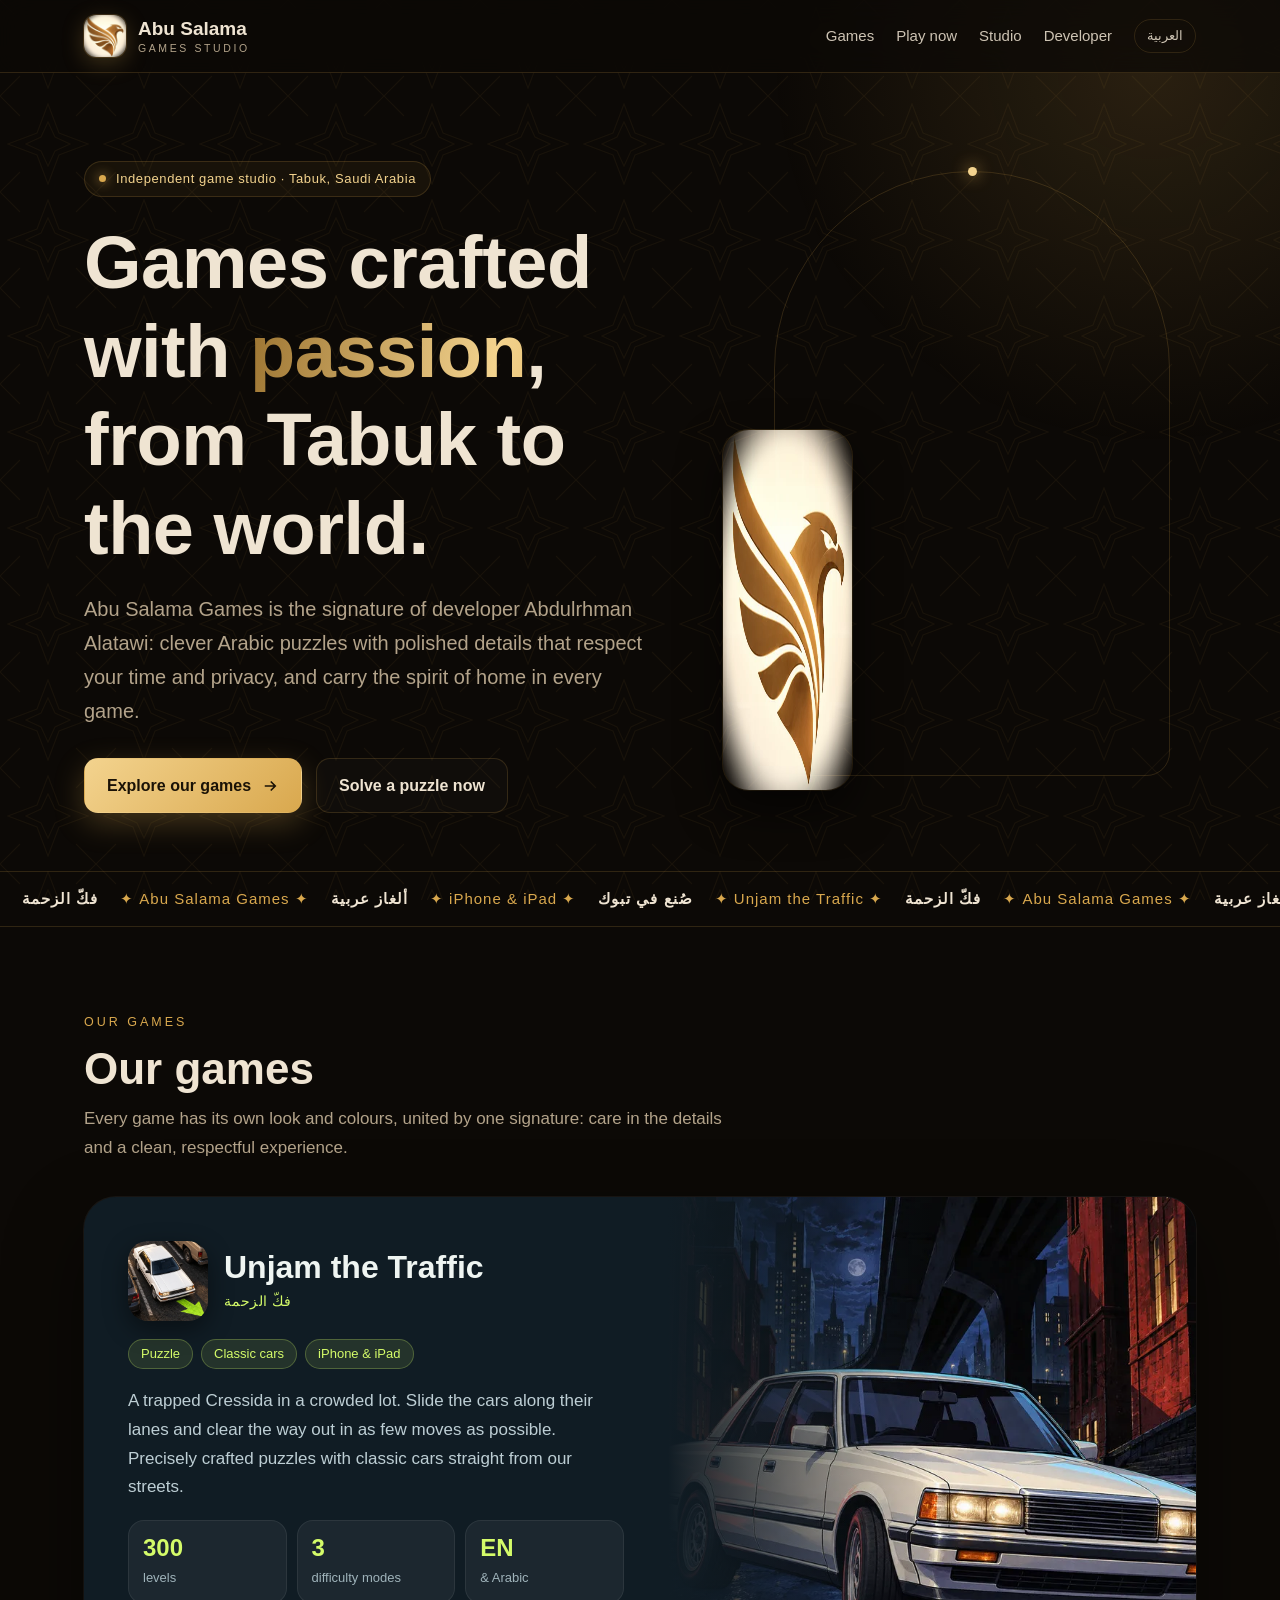
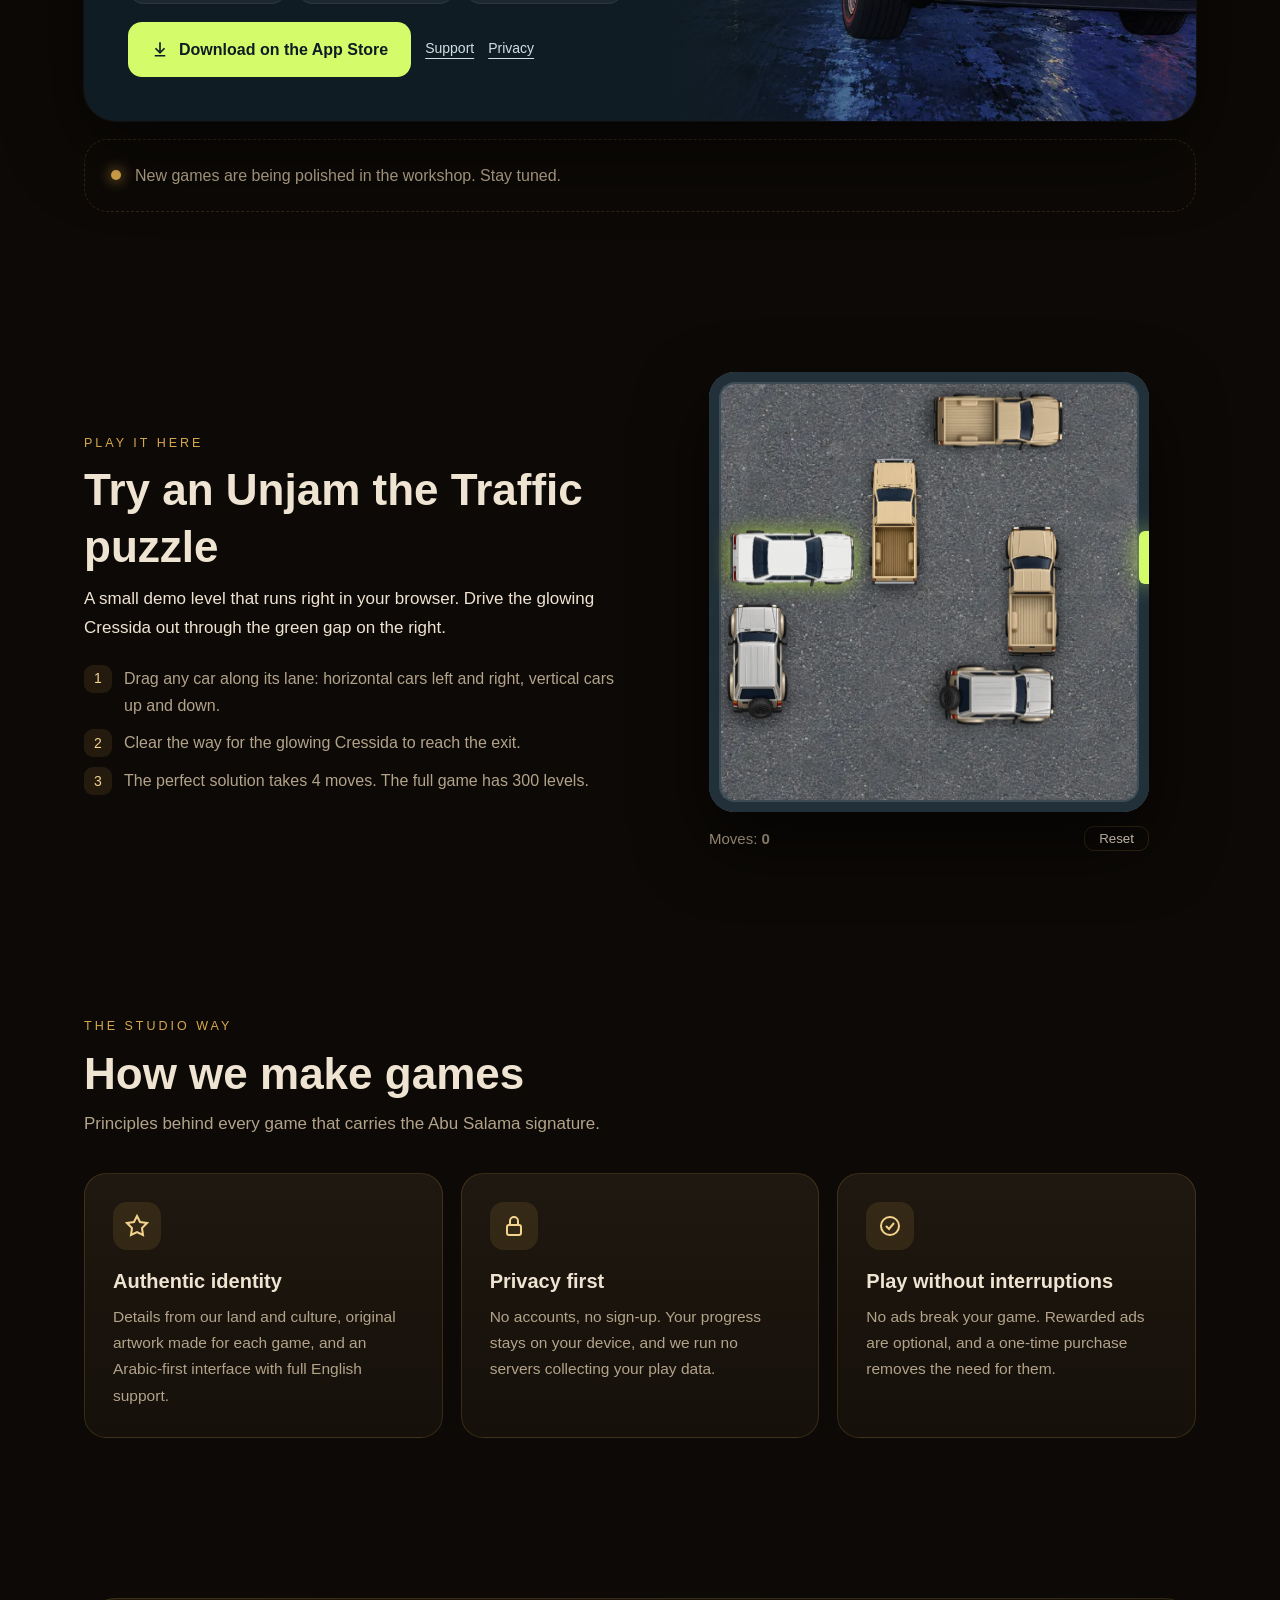
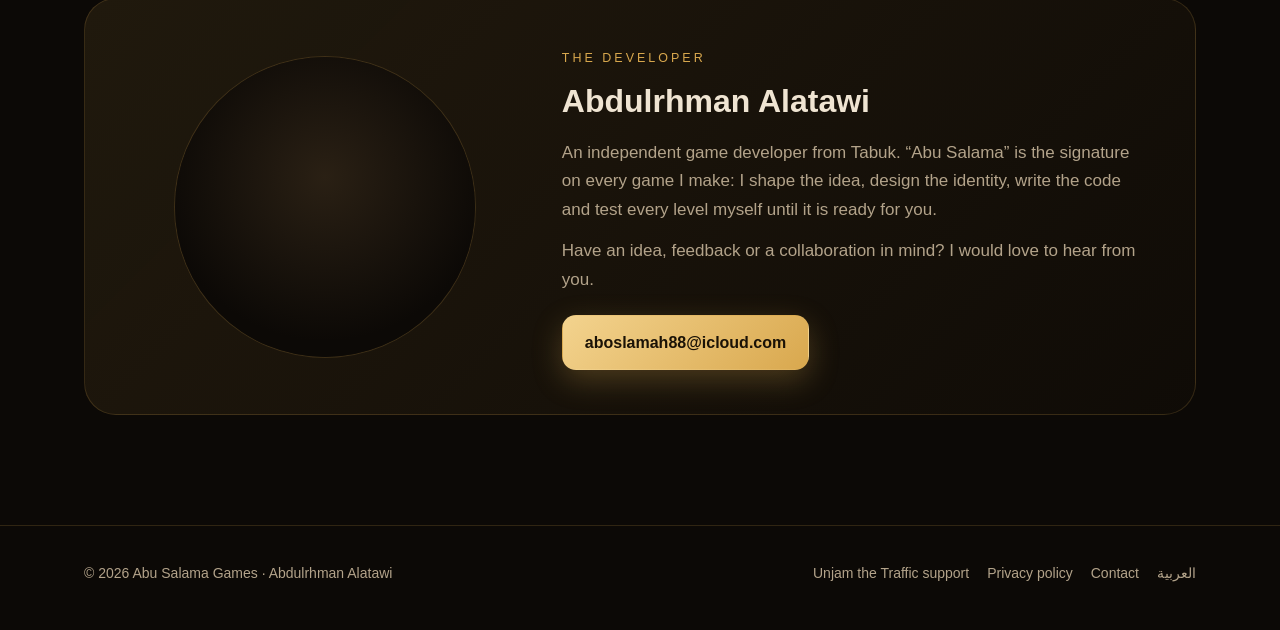
==== en/index.html @ 03d4b053 "Add English developer home page" ====
<!doctype html>
<html lang="en" dir="ltr" class="no-js">
<head>
<meta charset="utf-8">
<meta name="viewport" content="width=device-width,initial-scale=1,viewport-fit=cover">
<title>Abu Salama Games — Arabic games with a Saudi soul</title>
<meta name="description" content="Abu Salama Games is the independent game studio of developer Abdulrhman Alatawi from Tabuk, Saudi Arabia. Arabic puzzle games for iPhone and iPad, starting with Unjam the Traffic.">
<meta name="theme-color" content="#0c0906">
<link rel="canonical" href="https://aboslamah88-bit.github.io/en/">
<link rel="alternate" hreflang="ar" href="https://aboslamah88-bit.github.io/">
<link rel="alternate" hreflang="en" href="https://aboslamah88-bit.github.io/en/">
<link rel="icon" type="image/png" sizes="32x32" href="../assets/abu-salama-falcon-32.png">
<link rel="apple-touch-icon" href="../assets/abu-salama-falcon-180.png">
<meta property="og:type" content="website">
<meta property="og:site_name" content="Abu Salama Games">
<meta property="og:title" content="Abu Salama Games — Arabic games with a Saudi soul">
<meta property="og:description" content="An independent game studio from Tabuk. Play Unjam the Traffic on iPhone and iPad.">
<meta property="og:image" content="https://aboslamah88-bit.github.io/assets/fakk-zahma-poster.jpg">
<meta name="twitter:card" content="summary_large_image">
<link rel="stylesheet" href="../assets/site.css">
<script src="../assets/site.js" defer></script>
<script type="application/ld+json">{"@context":"https://schema.org","@type":"Organization","name":"أبو سلامة للألعاب","alternateName":"Abu Salama Games","url":"https://aboslamah88-bit.github.io/","logo":"https://aboslamah88-bit.github.io/assets/abu-salama-falcon-180.png","founder":{"@type":"Person","name":"عبدالرحمن العطوي","alternateName":"Abdulrhman Alatawi"},"email":"aboslamah88@icloud.com"}</script>
</head>
<body>
<a class="skip" href="#main">Skip to content</a>
<div class="pattern" aria-hidden="true"></div><div class="glow" aria-hidden="true"></div>

<header class="site-head">
 <div class="wrap">
  <a class="mark" href="./" aria-label="Abu Salama Games — home">
   <img src="../assets/abu-salama-falcon.webp" width="42" height="42" alt="">
   <span><b>Abu Salama</b><small>GAMES STUDIO</small></span>
  </a>
  <nav class="nav" aria-label="Main navigation">
   <a href="#games">Games</a>
   <a class="hide-sm" href="#play">Play now</a>
   <a class="hide-sm" href="#studio">Studio</a>
   <a class="hide-sm" href="#about">Developer</a>
   <a class="lang" href="../" lang="ar" hreflang="ar">العربية</a>
  </nav>
 </div>
</header>

<main id="main">
 <section class="hero">
  <div class="wrap">
   <div class="reveal">
    <span class="eyebrow"><i></i>Independent game studio · Tabuk, Saudi Arabia</span>
    <h1>Games crafted with <span class="gold">passion</span>,<br>from Tabuk to the world.</h1>
    <p class="lead">Abu Salama Games is the signature of developer Abdulrhman Alatawi: clever Arabic puzzles with polished details that respect your time and privacy, and carry the spirit of home in every game.</p>
    <div class="cta">
     <a class="btn btn-gold" href="#games">Explore our games
      <svg viewBox="0 0 24 24" fill="none" stroke="currentColor" stroke-width="2.2" aria-hidden="true"><path d="M5 12h14M13 6l6 6-6 6"/></svg></a>
     <a class="btn btn-ghost" href="#play">Solve a puzzle now</a>
    </div>
   </div>
   <div class="art reveal" aria-hidden="true">
    <div class="frame"></div>
    <canvas class="dots" data-dots="../assets/portrait-dots.txt"></canvas>
    <img class="seal" src="../assets/abu-salama-falcon.webp" width="360" height="360" alt="">
   </div>
  </div>
 </section>

 <div class="strip" aria-hidden="true"><span><b>فكّ الزحمة</b>✦ Abu Salama Games ✦<b>ألغاز عربية</b>✦ iPhone &amp; iPad ✦<b>صُنع في تبوك</b>✦ Unjam the Traffic ✦<b>فكّ الزحمة</b>✦ Abu Salama Games ✦<b>ألغاز عربية</b>✦ iPhone &amp; iPad ✦<b>صُنع في تبوك</b>✦ Unjam the Traffic ✦</span></div>

 <section id="games">
  <div class="wrap">
   <div class="sec-head reveal">
    <span class="kicker">Our Games</span>
    <h2>Our games</h2>
    <p>Every game has its own look and colours, united by one signature: care in the details and a clean, respectful experience.</p>
   </div>

   <article class="game reveal" aria-labelledby="fz-title">
    <div class="game-info">
     <div class="game-title">
      <img src="../assets/fakk-zahma-icon.webp" width="80" height="80" alt="Unjam the Traffic app icon">
      <div><h3 id="fz-title">Unjam the Traffic</h3><span>فكّ الزحمة</span></div>
     </div>
     <div class="chips"><span class="chip">Puzzle</span><span class="chip">Classic cars</span><span class="chip">iPhone &amp; iPad</span></div>
     <p>A trapped Cressida in a crowded lot. Slide the cars along their lanes and clear the way out in as few moves as possible. Precisely crafted puzzles with classic cars straight from our streets.</p>
     <div class="stats">
      <div class="stat"><b>300</b><small>levels</small></div>
      <div class="stat"><b>3</b><small>difficulty modes</small></div>
      <div class="stat"><b>EN</b><small>&amp; Arabic</small></div>
     </div>
     <div class="links">
      <a class="btn btn-acc" href="https://apps.apple.com/app/id6811374922">
       <svg viewBox="0 0 24 24" fill="none" stroke="currentColor" stroke-width="2.2" aria-hidden="true"><path d="M12 3v12M6 11l6 6 6-6M5 21h14"/></svg>Download on the App Store</a>
      <a class="small" href="../fakk-zahma/en.html">Support</a>
      <a class="small" href="../fakk-zahma/privacy-en.html">Privacy</a>
     </div>
    </div>
    <div class="game-visual" style="background-image:url('../assets/fakk-zahma-poster.webp')" role="img" aria-label="A white classic Cressida on a rainy night street"></div>
   </article>

   <div class="soon reveal"><i></i><span>New games are being polished in the workshop. Stay tuned.</span></div>
  </div>
 </section>

 <section id="play">
  <div class="wrap play">
   <div class="reveal">
    <span class="kicker">Play it here</span>
    <h2 style="font-size:clamp(28px,4vw,44px);margin:6px 0 10px;line-height:1.3">Try an Unjam the Traffic puzzle</h2>
    <p class="muted" style="font-size:17px;margin:0">A small demo level that runs right in your browser. Drive the glowing Cressida out through the green gap on the right.</p>
    <ol class="steps">
     <li><span>1</span>Drag any car along its lane: horizontal cars left and right, vertical cars up and down.</li>
     <li><span>2</span>Clear the way for the glowing Cressida to reach the exit.</li>
     <li><span>3</span>The perfect solution takes 4 moves. The full game has 300 levels.</li>
    </ol>
   </div>
   <div class="board-shell reveal">
    <div class="board" id="board" data-assets="../assets/" data-target-label="Target Cressida" data-car-label="Car" data-h="horizontal, use left and right arrows" data-v="vertical, use up and down arrows" role="application" aria-label="Unjam the Traffic demo puzzle">
     <div class="grid" aria-hidden="true"><i></i><i></i><i></i><i></i><i></i><i></i><i></i><i></i><i></i><i></i><i></i><i></i><i></i><i></i><i></i><i></i><i></i><i></i><i></i><i></i><i></i><i></i><i></i><i></i><i></i><i></i><i></i><i></i><i></i><i></i><i></i><i></i><i></i><i></i><i></i><i></i></div>
     <div class="win" id="win" role="status" aria-live="polite">
      <b>Unjammed!</b>
      <span>Solved in <span id="win-moves">0</span> moves. 300 more levels await in the full game.</span>
      <a class="btn btn-gold" href="https://apps.apple.com/app/id6811374922">Get Unjam the Traffic</a>
      <button class="btn btn-ghost" id="again" type="button">Play again</button>
     </div>
    </div>
    <div class="moves"><span>Moves: <b id="moves">0</b></span><button id="reset" type="button">Reset</button></div>
   </div>
  </div>
 </section>

 <section id="studio">
  <div class="wrap">
   <div class="sec-head reveal">
    <span class="kicker">The Studio Way</span>
    <h2>How we make games</h2>
    <p>Principles behind every game that carries the Abu Salama signature.</p>
   </div>
   <div class="cards">
    <div class="card reveal"><div class="ico"><svg viewBox="0 0 24 24" fill="none" stroke="currentColor" stroke-width="2" aria-hidden="true"><path d="M12 2l3 6 7 1-5 5 1 7-6-3-6 3 1-7-5-5 7-1z"/></svg></div><h3>Authentic identity</h3><p>Details from our land and culture, original artwork made for each game, and an Arabic-first interface with full English support.</p></div>
    <div class="card reveal"><div class="ico"><svg viewBox="0 0 24 24" fill="none" stroke="currentColor" stroke-width="2" aria-hidden="true"><rect x="5" y="11" width="14" height="10" rx="2"/><path d="M8 11V7a4 4 0 018 0v4"/></svg></div><h3>Privacy first</h3><p>No accounts, no sign-up. Your progress stays on your device, and we run no servers collecting your play data.</p></div>
    <div class="card reveal"><div class="ico"><svg viewBox="0 0 24 24" fill="none" stroke="currentColor" stroke-width="2" aria-hidden="true"><circle cx="12" cy="12" r="9"/><path d="M8 12l3 3 5-6"/></svg></div><h3>Play without interruptions</h3><p>No ads break your game. Rewarded ads are optional, and a one-time purchase removes the need for them.</p></div>
   </div>
  </div>
 </section>

 <section id="about">
  <div class="wrap">
   <div class="about reveal">
    <div class="mini-art" aria-hidden="true"><canvas data-dots="../assets/portrait-dots.txt" data-crop="head"></canvas></div>
    <div>
     <span class="kicker">The Developer</span>
     <h2>Abdulrhman Alatawi</h2>
     <p>An independent game developer from Tabuk. “Abu Salama” is the signature on every game I make: I shape the idea, design the identity, write the code and test every level myself until it is ready for you.</p>
     <p>Have an idea, feedback or a collaboration in mind? I would love to hear from you.</p>
     <a class="btn btn-gold mail" href="mailto:aboslamah88@icloud.com" dir="ltr">aboslamah88@icloud.com</a>
    </div>
   </div>
  </div>
 </section>
</main>

<footer class="site-foot">
 <div class="wrap">
  <span>© 2026 Abu Salama Games · Abdulrhman Alatawi</span>
  <nav aria-label="Footer links">
   <a href="../fakk-zahma/en.html">Unjam the Traffic support</a>
   <a href="../fakk-zahma/privacy-en.html">Privacy policy</a>
   <a href="mailto:aboslamah88@icloud.com">Contact</a>
   <a href="../" lang="ar">العربية</a>
  </nav>
 </div>
</footer>
</body>
</html>
---- assets/site.css ----
/* Abu Salama Games — developer identity, constant across every game. */
:root{
  --ink:#0c0906;--ink-2:#15100a;--ink-3:#1f1810;--line:rgba(217,168,78,.18);
  --gold:#d9a84e;--gold-2:#f3d38e;--gold-3:#9c7431;--sand:#efe4d2;--muted:#b3a38a;
  --radius:22px;--max:1160px;
  --font-ar:"SF Arabic","Noto Kufi Arabic","Noto Sans Arabic","Segoe UI","Geeza Pro",Tahoma,sans-serif;
  --font-en:-apple-system,BlinkMacSystemFont,"SF Pro Display","Segoe UI",Inter,Roboto,sans-serif;
  color-scheme:dark;
}
*{box-sizing:border-box}
html{scroll-behavior:smooth;-webkit-text-size-adjust:100%}
body{margin:0;background:var(--ink);color:var(--sand);font-family:var(--font-ar);line-height:1.85;overflow-x:hidden}
html[lang=en] body{font-family:var(--font-en);line-height:1.7}
img{max-width:100%;display:block}
a{color:var(--gold-2);text-underline-offset:5px}
a:focus-visible,button:focus-visible{outline:3px solid var(--gold-2);outline-offset:4px;border-radius:8px}
.wrap{max-width:var(--max);margin:auto;padding:0 24px}
.skip{position:absolute;inset-inline-start:-999px;top:8px;background:var(--gold);color:var(--ink);padding:8px 14px;border-radius:10px;z-index:99}
.skip:focus{inset-inline-start:12px}

/* Najdi star lattice */
.pattern{position:fixed;inset:0;z-index:-2;pointer-events:none;opacity:.06;
  background-image:url("data:image/svg+xml,%3Csvg xmlns='http://www.w3.org/2000/svg' width='96' height='96' viewBox='0 0 96 96'%3E%3Cg fill='none' stroke='%23d9a84e' stroke-width='1.2'%3E%3Cpath d='M48 8l11 29 29 11-29 11-11 29-11-29L8 48l29-11z'/%3E%3Cpath d='M48 26l7 15 15 7-15 7-7 15-7-15-15-7 15-7z'/%3E%3Cpath d='M0 0l20 20M96 0L76 20M0 96l20-20M96 96L76 76'/%3E%3C/g%3E%3C/svg%3E");
  background-size:96px}
.glow{position:fixed;z-index:-1;pointer-events:none;width:70vmax;height:70vmax;border-radius:50%;
  background:radial-gradient(circle,rgba(217,168,78,.15),transparent 60%);top:-30vmax;inset-inline-end:-25vmax}

/* Header */
.site-head{position:sticky;top:0;z-index:20;backdrop-filter:blur(14px);-webkit-backdrop-filter:blur(14px);background:rgba(12,9,6,.74);border-bottom:1px solid var(--line)}
.site-head .wrap{display:flex;align-items:center;justify-content:space-between;gap:18px;min-height:72px}
.mark{display:flex;align-items:center;gap:12px;text-decoration:none;color:var(--sand)}
.mark img{width:42px;height:42px;border-radius:12px;box-shadow:0 0 0 1px var(--line),0 6px 22px rgba(217,168,78,.25)}
.mark b{font-size:19px;display:block;line-height:1.3}
.mark small{display:block;font-size:10.5px;color:var(--muted);letter-spacing:2.6px;font-family:var(--font-en);line-height:1.2}
.nav{display:flex;align-items:center;gap:22px;font-size:15px}
.nav a{color:var(--sand);text-decoration:none;opacity:.85}
.nav a:hover{opacity:1;color:var(--gold-2)}
.nav .lang{border:1px solid var(--line);padding:5px 12px;border-radius:999px;font-size:13px}
@media(max-width:700px){.nav .hide-sm{display:none}}

/* Hero */
.hero{position:relative;padding:70px 0 40px}
.hero .wrap{display:grid;grid-template-columns:1.1fr .9fr;gap:40px;align-items:center}
.eyebrow{display:inline-flex;align-items:center;gap:10px;color:var(--gold-2);font-size:13px;letter-spacing:.6px;border:1px solid var(--line);padding:6px 14px;border-radius:999px;background:rgba(217,168,78,.06)}
.eyebrow i{width:7px;height:7px;border-radius:50%;background:var(--gold);box-shadow:0 0 12px var(--gold)}
h1{font-size:clamp(38px,6.2vw,74px);line-height:1.2;margin:22px 0 18px;letter-spacing:-.5px}
h1 .gold{background:linear-gradient(100deg,var(--gold-3),var(--gold-2) 45%,var(--gold) 70%,var(--gold-2));-webkit-background-clip:text;background-clip:text;color:transparent;background-size:200% 100%;animation:sheen 7s ease-in-out infinite}
@keyframes sheen{50%{background-position:100% 0}}
.lead{font-size:clamp(17px,2vw,20px);color:var(--muted);max-width:560px;margin:0 0 30px}
.cta{display:flex;flex-wrap:wrap;gap:14px}
.btn{display:inline-flex;align-items:center;gap:10px;padding:13px 22px;border-radius:14px;font-weight:700;text-decoration:none;font-size:16px;border:1px solid transparent;transition:transform .2s,box-shadow .2s;cursor:pointer;font-family:inherit}
.btn:hover{transform:translateY(-2px)}
.btn-gold{background:linear-gradient(135deg,var(--gold-2),var(--gold));color:#1a1206;box-shadow:0 10px 30px rgba(217,168,78,.28)}
.btn-ghost{border-color:var(--line);color:var(--sand);background:rgba(255,255,255,.02)}
.btn svg{width:18px;height:18px;flex:none}

/* Portrait art: halftone dots + falcon seal */
.art{position:relative;justify-self:center;width:min(100%,430px);aspect-ratio:900/1440}
.art .frame{position:absolute;inset:4% 0 8% 8%;border:1px solid var(--line);border-radius:220px 220px 26px 26px}
.art .frame::after{content:"";position:absolute;width:9px;height:9px;border-radius:50%;background:var(--gold-2);box-shadow:0 0 16px var(--gold);top:-5px;left:calc(50% - 4px)}
.art .dots{position:absolute;inset:0;width:100%;height:100%;transition:transform .25s ease-out}
.art .seal{position:absolute;width:30%;bottom:6%;inset-inline-start:-4%;border-radius:26px;box-shadow:0 20px 44px rgba(0,0,0,.6),0 0 0 1px var(--line);animation:float 6s ease-in-out infinite}
.art .sign{position:absolute;bottom:0;inset-inline-end:0;font-size:13px;color:var(--muted);letter-spacing:1px}
@keyframes float{50%{transform:translateY(-10px)}}

/* Marquee strip */
.strip{border-block:1px solid var(--line);overflow:hidden;white-space:nowrap;padding:14px 0;color:var(--gold);font-size:15px;letter-spacing:1px;direction:ltr}
.strip span{display:inline-block;animation:marquee 38s linear infinite}
.strip b{color:var(--sand);font-weight:600;margin:0 22px}
@keyframes marquee{to{transform:translateX(-50%)}}

/* Sections */
section{padding:80px 0}
.sec-head{margin-bottom:34px}
.sec-head h2{font-size:clamp(28px,4vw,44px);margin:6px 0 8px;line-height:1.3}
.sec-head p{margin:0;color:var(--muted);max-width:640px;font-size:17px}
.kicker{color:var(--gold);font-size:12.5px;letter-spacing:3px;font-family:var(--font-en);text-transform:uppercase}

/* Game card — each game keeps its own palette inside the studio frame */
.game{--g-bg:#101c24;--g-acc:#d4fb69;--g-txt:#eff5f2;position:relative;display:grid;grid-template-columns:1.05fr .95fr;border-radius:32px;overflow:hidden;background:var(--g-bg);color:var(--g-txt);box-shadow:0 30px 80px rgba(0,0,0,.45),0 0 0 1px rgba(255,255,255,.06)}
.game-info{padding:44px;display:flex;flex-direction:column;gap:18px;position:relative;z-index:1}
.game-title{display:flex;align-items:center;gap:16px}
.game-title img{width:80px;height:80px;border-radius:20px;box-shadow:0 8px 24px rgba(0,0,0,.45)}
.game-title h3{margin:0;font-size:32px;line-height:1.25}
.game-title span{color:var(--g-acc);font-size:14px;font-family:var(--font-en);letter-spacing:.4px}
.game p{margin:0;color:#bdced4;font-size:17px}
.stats{display:grid;grid-template-columns:repeat(3,1fr);gap:10px}
.stat{background:rgba(255,255,255,.05);border:1px solid rgba(255,255,255,.07);border-radius:16px;padding:12px 14px}
.stat b{display:block;font-size:24px;color:var(--g-acc);line-height:1.25}
.stat small{color:#9fb3ba;font-size:13px}
.game .btn-acc{background:var(--g-acc);color:#101c24}
.game .links{display:flex;flex-wrap:wrap;gap:14px;align-items:center}
.game .links a.small{color:#cfe0e4;font-size:14px}
.game-visual{position:relative;min-height:440px;background:#0a1319 center/cover no-repeat}
.game-visual::after{content:"";position:absolute;inset:0;background:linear-gradient(270deg,var(--g-bg),transparent 50%)}
html[dir=ltr] .game-visual::after{background:linear-gradient(90deg,var(--g-bg),transparent 50%)}
.chips{display:flex;flex-wrap:wrap;gap:8px}
.chip{font-size:13px;padding:3px 12px;border-radius:999px;background:rgba(212,251,105,.1);color:var(--g-acc);border:1px solid rgba(212,251,105,.25)}
.soon{margin-top:18px;border:1px dashed var(--line);border-radius:24px;padding:22px 26px;display:flex;align-items:center;gap:14px;color:var(--muted)}
.soon i{width:10px;height:10px;border-radius:50%;background:var(--gold);box-shadow:0 0 14px var(--gold);animation:blink 2s ease-in-out infinite}
@keyframes blink{50%{opacity:.3}}

/* Playable mini puzzle */
.play{display:grid;grid-template-columns:1fr 1fr;gap:44px;align-items:center}
.board-shell{position:relative;justify-self:center;width:min(100%,440px)}
.board{position:relative;width:100%;aspect-ratio:1;border-radius:26px;background:#1b2327 url("asphalt.webp") center/cover;box-shadow:0 30px 70px rgba(0,0,0,.55),inset 0 0 0 10px #22303a,inset 0 0 0 12px #3b4c57;overflow:hidden;touch-action:none;user-select:none;-webkit-user-select:none;direction:ltr}
.board .grid{position:absolute;inset:14px;display:grid;grid-template-columns:repeat(6,1fr);grid-template-rows:repeat(6,1fr);pointer-events:none}
.board .grid i{border:1px dashed rgba(255,255,255,.06)}
.board .exit{position:absolute;right:0;width:10px;background:#d4fb69;box-shadow:0 0 22px #d4fb69;border-radius:6px 0 0 6px}
.car{background:none;border:0;padding:0;margin:0;-webkit-appearance:none;appearance:none;position:absolute;display:flex;align-items:center;justify-content:center;cursor:grab;transition:left .18s ease,top .18s ease;will-change:left,top;touch-action:none}
.car:focus-visible{outline:3px solid #d4fb69;outline-offset:-3px;border-radius:12px}
.car.dragging{transition:none;cursor:grabbing;z-index:3}
.car img{pointer-events:none;height:100%;width:auto;filter:drop-shadow(0 6px 8px rgba(0,0,0,.55))}
.car.h img{height:auto;width:50%;transform:rotate(90deg)}
.car.v img{height:100%;width:auto}
.car.target img{filter:drop-shadow(0 0 10px rgba(212,251,105,.85)) drop-shadow(0 6px 8px rgba(0,0,0,.55))}
.car.leaving{transition:left .75s cubic-bezier(.55,0,.9,.35)}
.moves{display:flex;justify-content:space-between;align-items:center;margin-top:14px;font-size:15px;color:var(--muted)}
.moves button{background:none;border:1px solid var(--line);color:var(--sand);border-radius:10px;padding:4px 14px;cursor:pointer;font-family:inherit}
.win{position:absolute;inset:0;display:none;flex-direction:column;align-items:center;justify-content:center;gap:12px;text-align:center;background:rgba(10,19,25,.84);backdrop-filter:blur(4px);border-radius:26px;padding:24px}
.win.show{display:flex;animation:pop .4s ease}
.win b{font-size:30px;color:#d4fb69}
@keyframes pop{from{opacity:0;transform:scale(.96)}}
.steps{list-style:none;padding:0;margin:22px 0 0;display:grid;gap:10px}
.steps li{display:flex;gap:12px;align-items:flex-start;color:var(--muted)}
.steps li span{flex:none;width:28px;height:28px;border-radius:9px;display:grid;place-items:center;background:rgba(217,168,78,.12);color:var(--gold-2);font-size:14px}

/* Principles */
.cards{display:grid;grid-template-columns:repeat(3,1fr);gap:18px}
.card{background:linear-gradient(180deg,var(--ink-3),var(--ink-2));border:1px solid var(--line);border-radius:var(--radius);padding:28px;transition:transform .25s,border-color .25s}
.card:hover{transform:translateY(-4px);border-color:rgba(217,168,78,.4)}
.card .ico{width:48px;height:48px;border-radius:14px;display:grid;place-items:center;background:rgba(217,168,78,.12);color:var(--gold-2);margin-bottom:14px}
.card .ico svg{width:24px;height:24px}
.card h3{margin:0 0 6px;font-size:20px}
.card p{margin:0;color:var(--muted);font-size:15.5px}

/* About */
.about{display:grid;grid-template-columns:.8fr 1.2fr;gap:40px;align-items:center;background:linear-gradient(135deg,rgba(217,168,78,.10),rgba(217,168,78,.02));border:1px solid var(--line);border-radius:32px;padding:44px;overflow:hidden}
.about .mini-art{position:relative;aspect-ratio:1;max-width:300px;justify-self:center;width:100%;border-radius:50%;background:radial-gradient(circle at 50% 40%,#2a2014,#0c0906 70%);overflow:hidden;box-shadow:0 0 0 1px var(--line)}
.about .mini-art canvas{position:absolute;inset:0;width:100%;height:100%}
.about h2{margin:4px 0 10px;font-size:32px}
.about p{margin:0 0 12px;color:var(--muted);font-size:17px}
.about .mail{display:inline-flex;margin-top:8px}

/* Footer */
.site-foot{border-top:1px solid var(--line);padding:36px 0 44px;margin-top:30px;color:var(--muted);font-size:14px}
.site-foot .wrap{display:flex;flex-wrap:wrap;gap:18px;justify-content:space-between;align-items:center}
.site-foot nav{display:flex;flex-wrap:wrap;gap:18px}
.site-foot a{color:var(--muted);text-decoration:none}
.site-foot a:hover{color:var(--gold-2)}

.reveal{opacity:0;transform:translateY(24px);transition:opacity .8s ease,transform .8s ease}
.reveal.in{opacity:1;transform:none}
.no-js .reveal{opacity:1;transform:none}

@media(max-width:900px){
  .hero .wrap,.play,.game,.about{grid-template-columns:1fr}
  .art{width:min(78%,340px)}
  .game-visual{min-height:250px;order:-1}
  .game-visual::after,html[dir=ltr] .game-visual::after{background:linear-gradient(0deg,var(--g-bg),transparent 60%)}
  .cards{grid-template-columns:1fr}
  .about{text-align:center}
}
@media(max-width:520px){
  .wrap{padding:0 16px}.hero{padding-top:34px}section{padding:58px 0}
  .game-info{padding:24px}.stat b{font-size:20px}.game-title h3{font-size:26px}
  .about{padding:26px}.mark small{display:none}
}
@media(prefers-reduced-motion:reduce){*,*::before,*::after{animation:none!important;transition:none!important}.reveal{opacity:1;transform:none}}
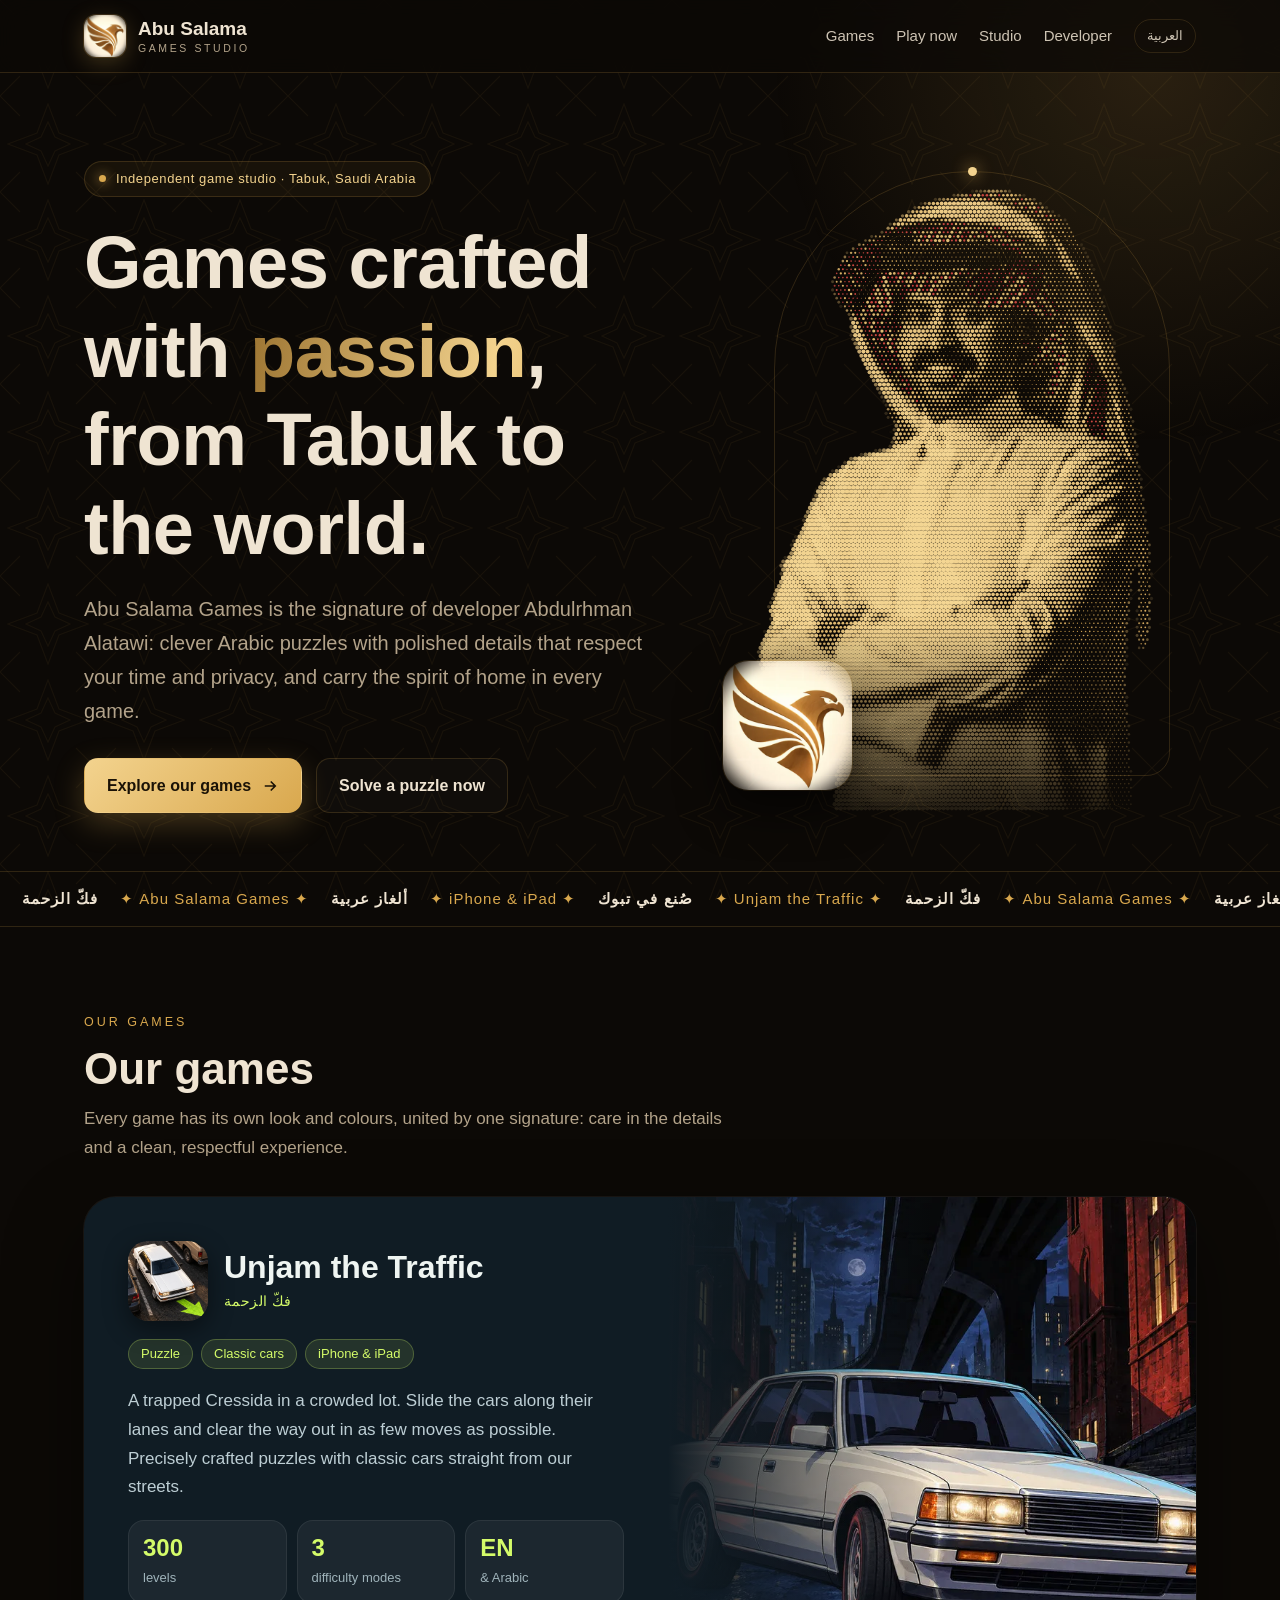
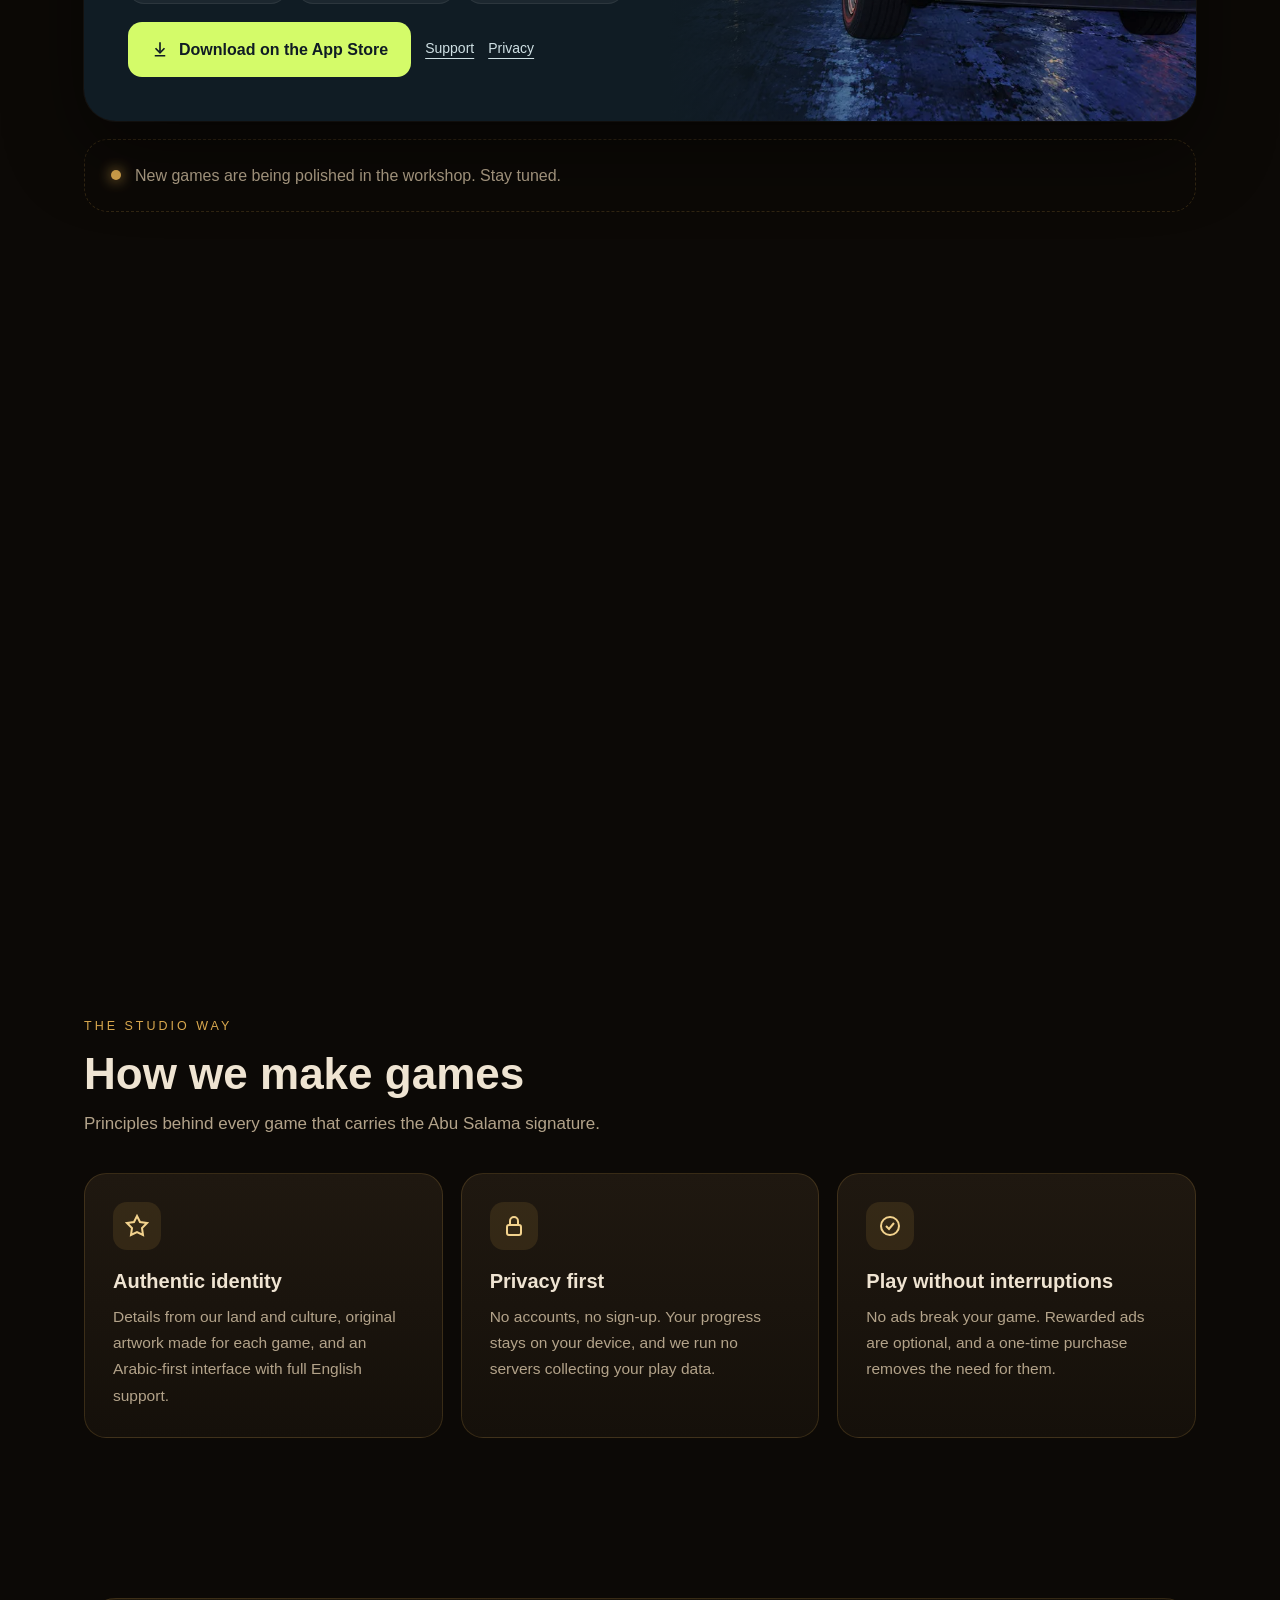
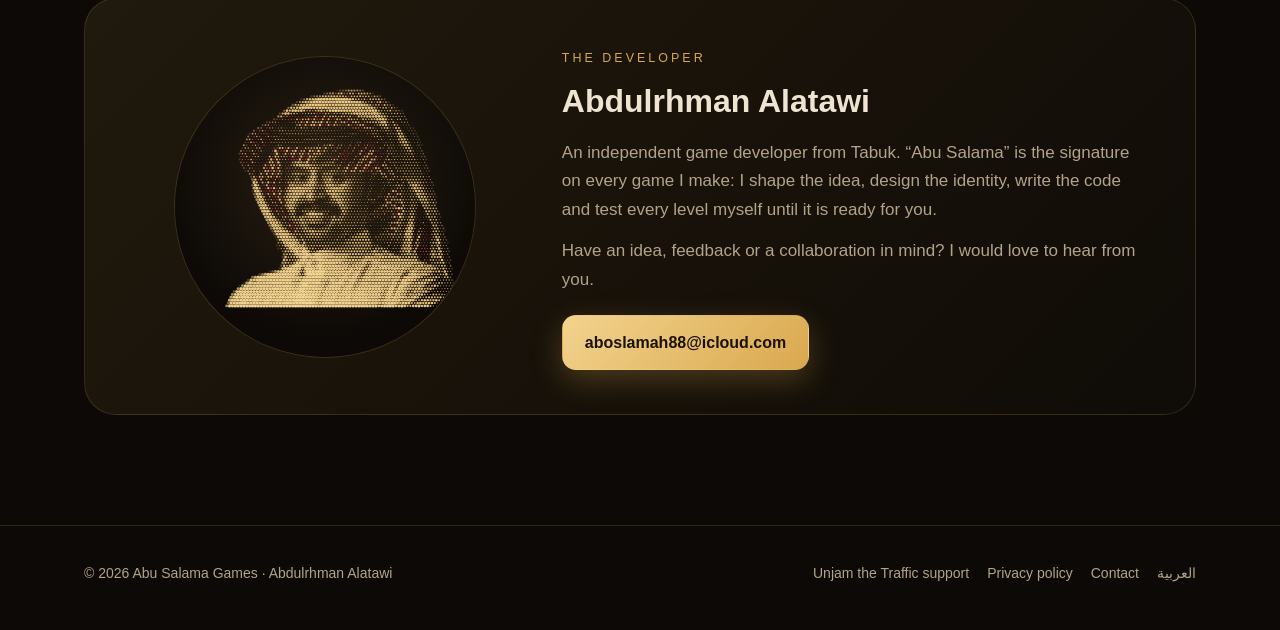
==== commit 36e6db70: "Version stylesheet and script links" ====
--- a/en/index.html
+++ b/en/index.html
@@ -17,8 +17,8 @@
 <meta property="og:description" content="An independent game studio from Tabuk. Play Unjam the Traffic on iPhone and iPad.">
 <meta property="og:image" content="https://aboslamah88-bit.github.io/assets/fakk-zahma-poster.jpg">
 <meta name="twitter:card" content="summary_large_image">
-<link rel="stylesheet" href="../assets/site.css">
-<script src="../assets/site.js" defer></script>
+<link rel="stylesheet" href="../assets/site.css?v=2">
+<script src="../assets/site.js?v=2" defer></script>
 <script type="application/ld+json">{"@context":"https://schema.org","@type":"Organization","name":"أبو سلامة للألعاب","alternateName":"Abu Salama Games","url":"https://aboslamah88-bit.github.io/","logo":"https://aboslamah88-bit.github.io/assets/abu-salama-falcon-180.png","founder":{"@type":"Person","name":"عبدالرحمن العطوي","alternateName":"Abdulrhman Alatawi"},"email":"aboslamah88@icloud.com"}</script>
 </head>
 <body>
--- a/assets/site.css
+++ b/assets/site.css
@@ -167,3 +167,6 @@
   .about{padding:26px}.mark small{display:none}
 }
 @media(prefers-reduced-motion:reduce){*,*::before,*::after{animation:none!important;transition:none!important}.reveal{opacity:1;transform:none}}
+/* Keep logos and icons at their natural aspect ratio */
+img{height:auto}
+.art .seal{aspect-ratio:1;object-fit:contain}
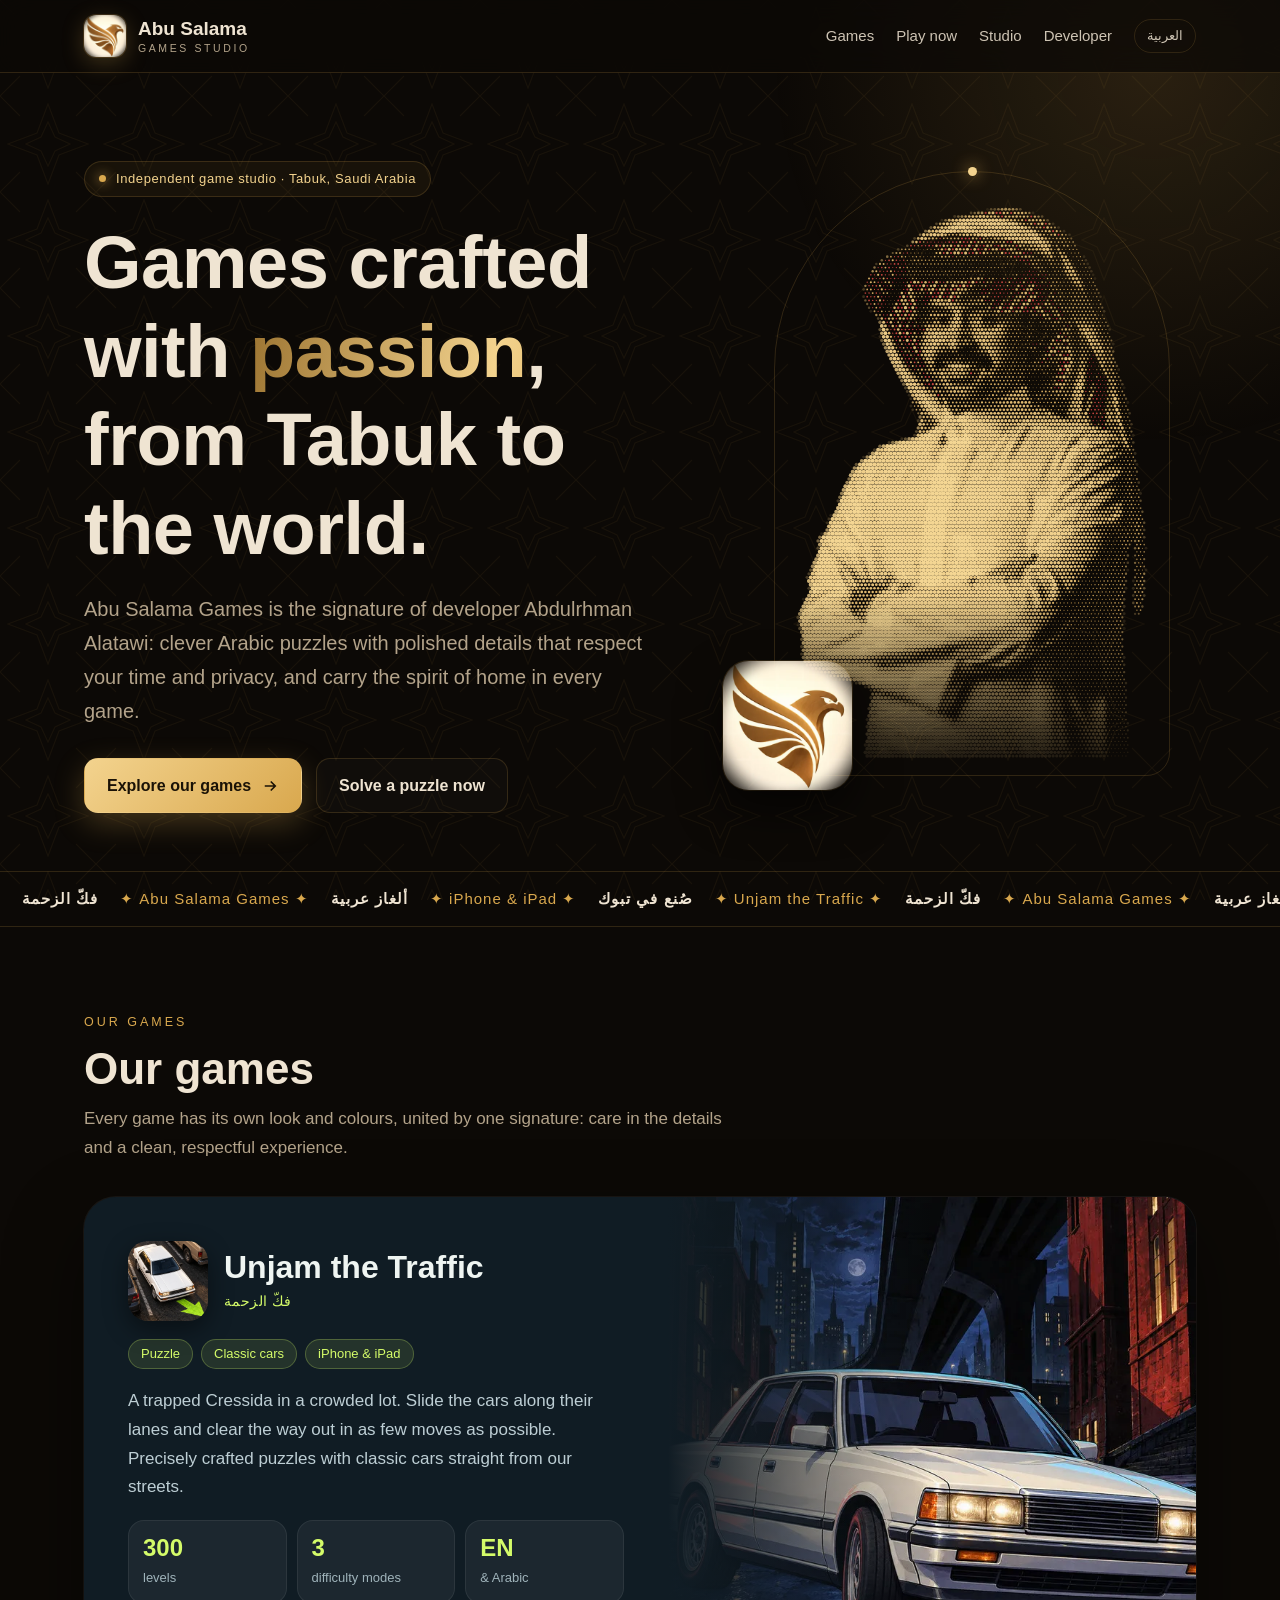
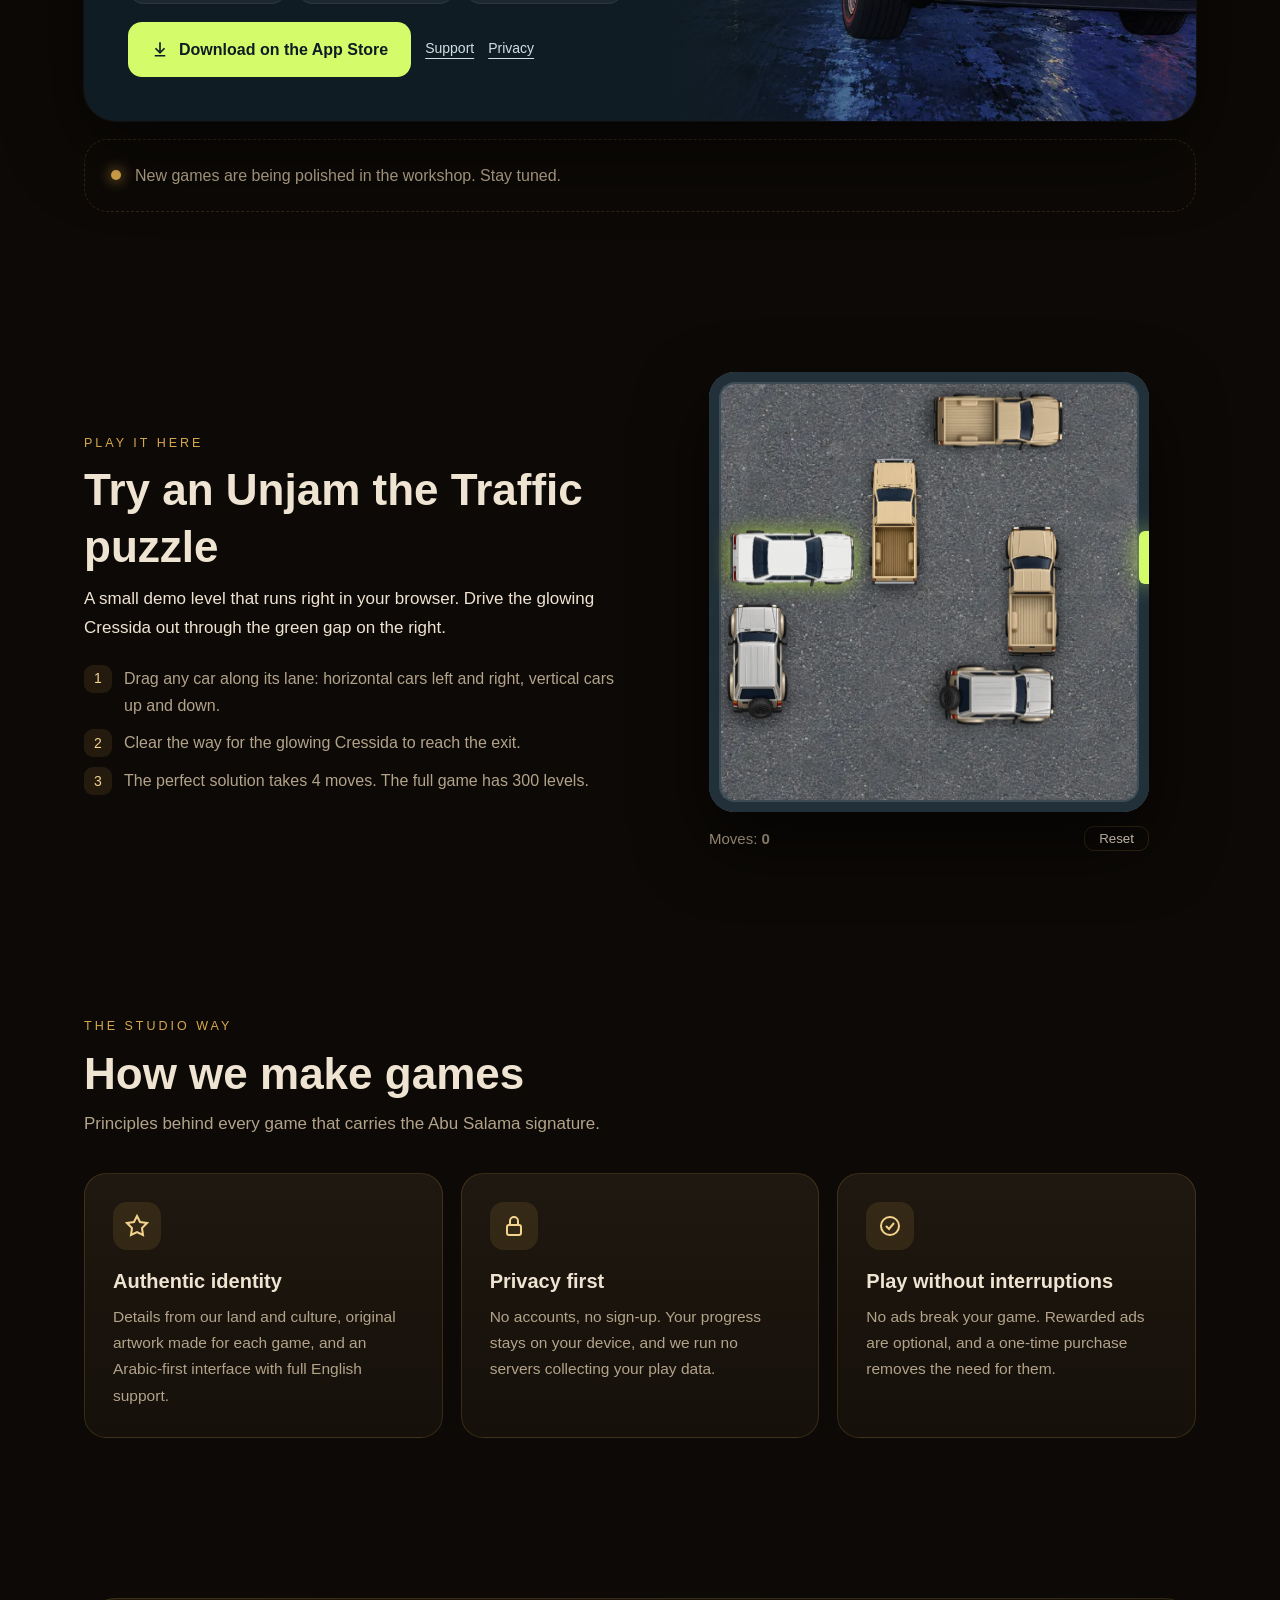
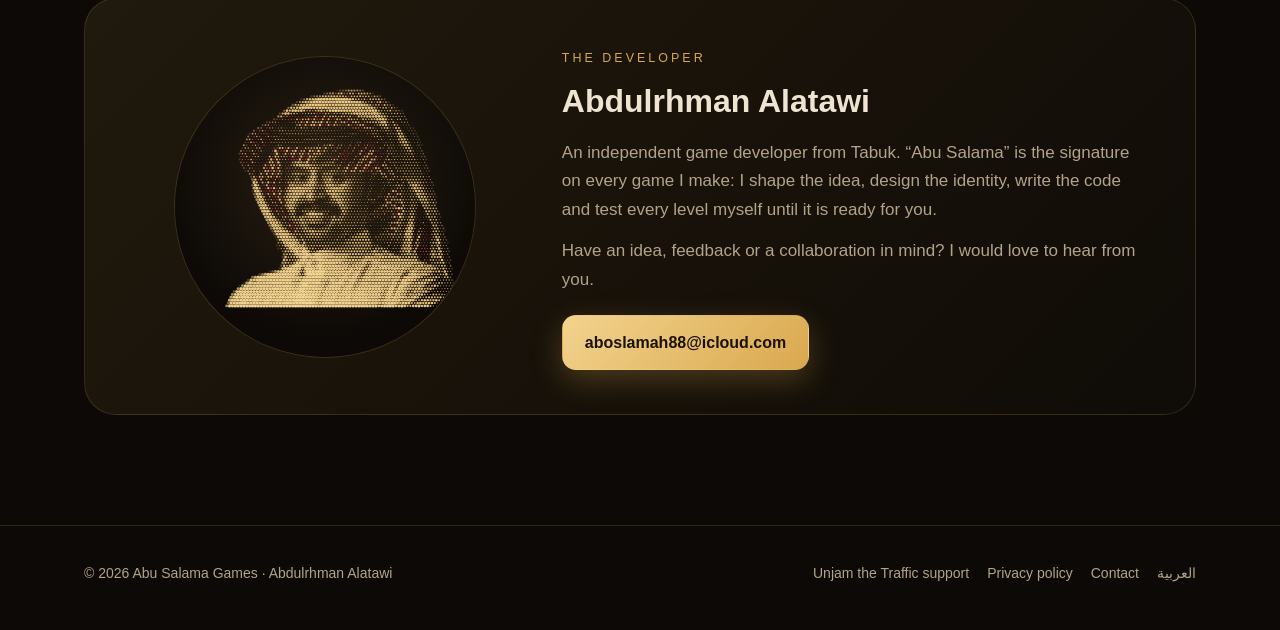
==== commit 3beda8e8: "Refresh stylesheet version" ====
--- a/en/index.html
+++ b/en/index.html
@@ -17,8 +17,8 @@
 <meta property="og:description" content="An independent game studio from Tabuk. Play Unjam the Traffic on iPhone and iPad.">
 <meta property="og:image" content="https://aboslamah88-bit.github.io/assets/fakk-zahma-poster.jpg">
 <meta name="twitter:card" content="summary_large_image">
-<link rel="stylesheet" href="../assets/site.css?v=2">
-<script src="../assets/site.js?v=2" defer></script>
+<link rel="stylesheet" href="../assets/site.css?v=3">
+<script src="../assets/site.js?v=3" defer></script>
 <script type="application/ld+json">{"@context":"https://schema.org","@type":"Organization","name":"أبو سلامة للألعاب","alternateName":"Abu Salama Games","url":"https://aboslamah88-bit.github.io/","logo":"https://aboslamah88-bit.github.io/assets/abu-salama-falcon-180.png","founder":{"@type":"Person","name":"عبدالرحمن العطوي","alternateName":"Abdulrhman Alatawi"},"email":"aboslamah88@icloud.com"}</script>
 </head>
 <body>
--- a/assets/site.css
+++ b/assets/site.css
@@ -170,3 +170,6 @@
 /* Keep logos and icons at their natural aspect ratio */
 img{height:auto}
 .art .seal{aspect-ratio:1;object-fit:contain}
+/* Keep the halftone portrait inside its arched frame */
+.art .dots{top:4%;right:0;bottom:auto;left:8%;width:92%;height:88%;border-radius:220px 220px 26px 26px;overflow:hidden}
+html[dir=ltr] .art .dots{left:8%;right:auto}
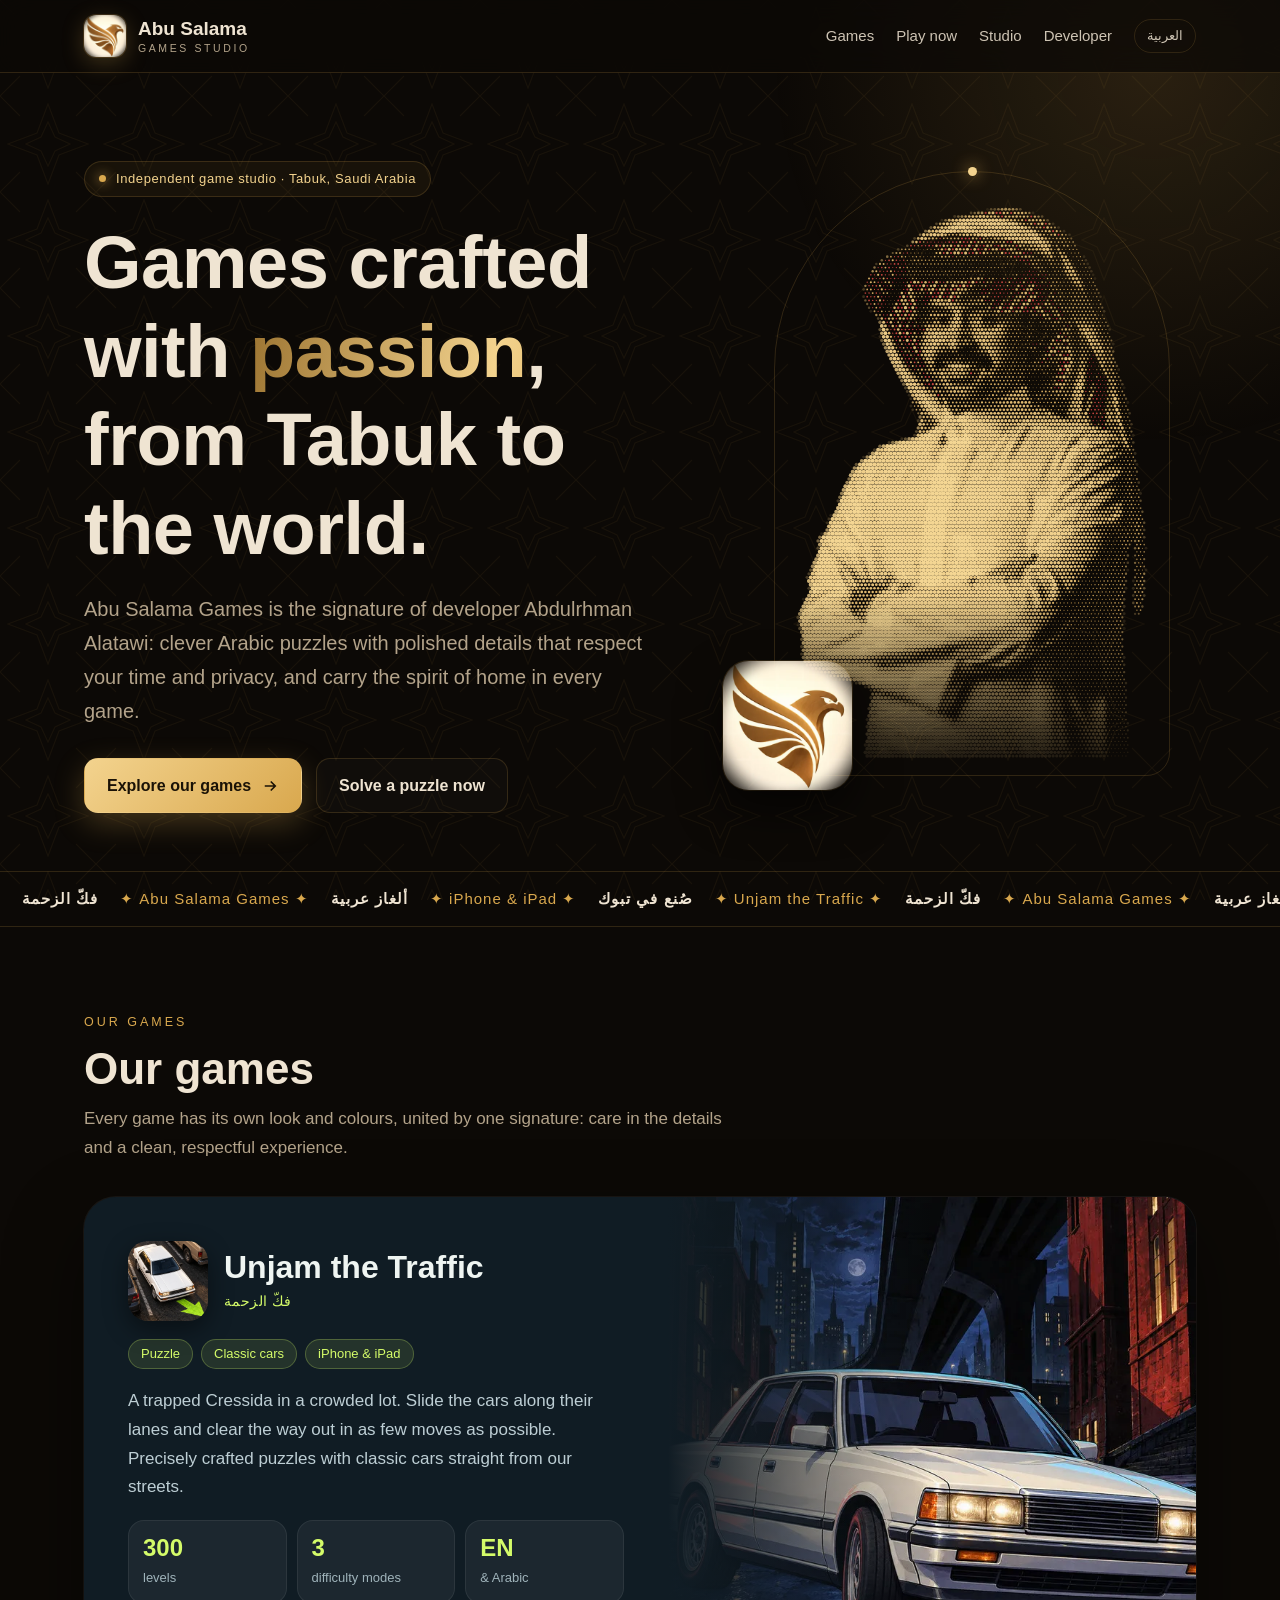
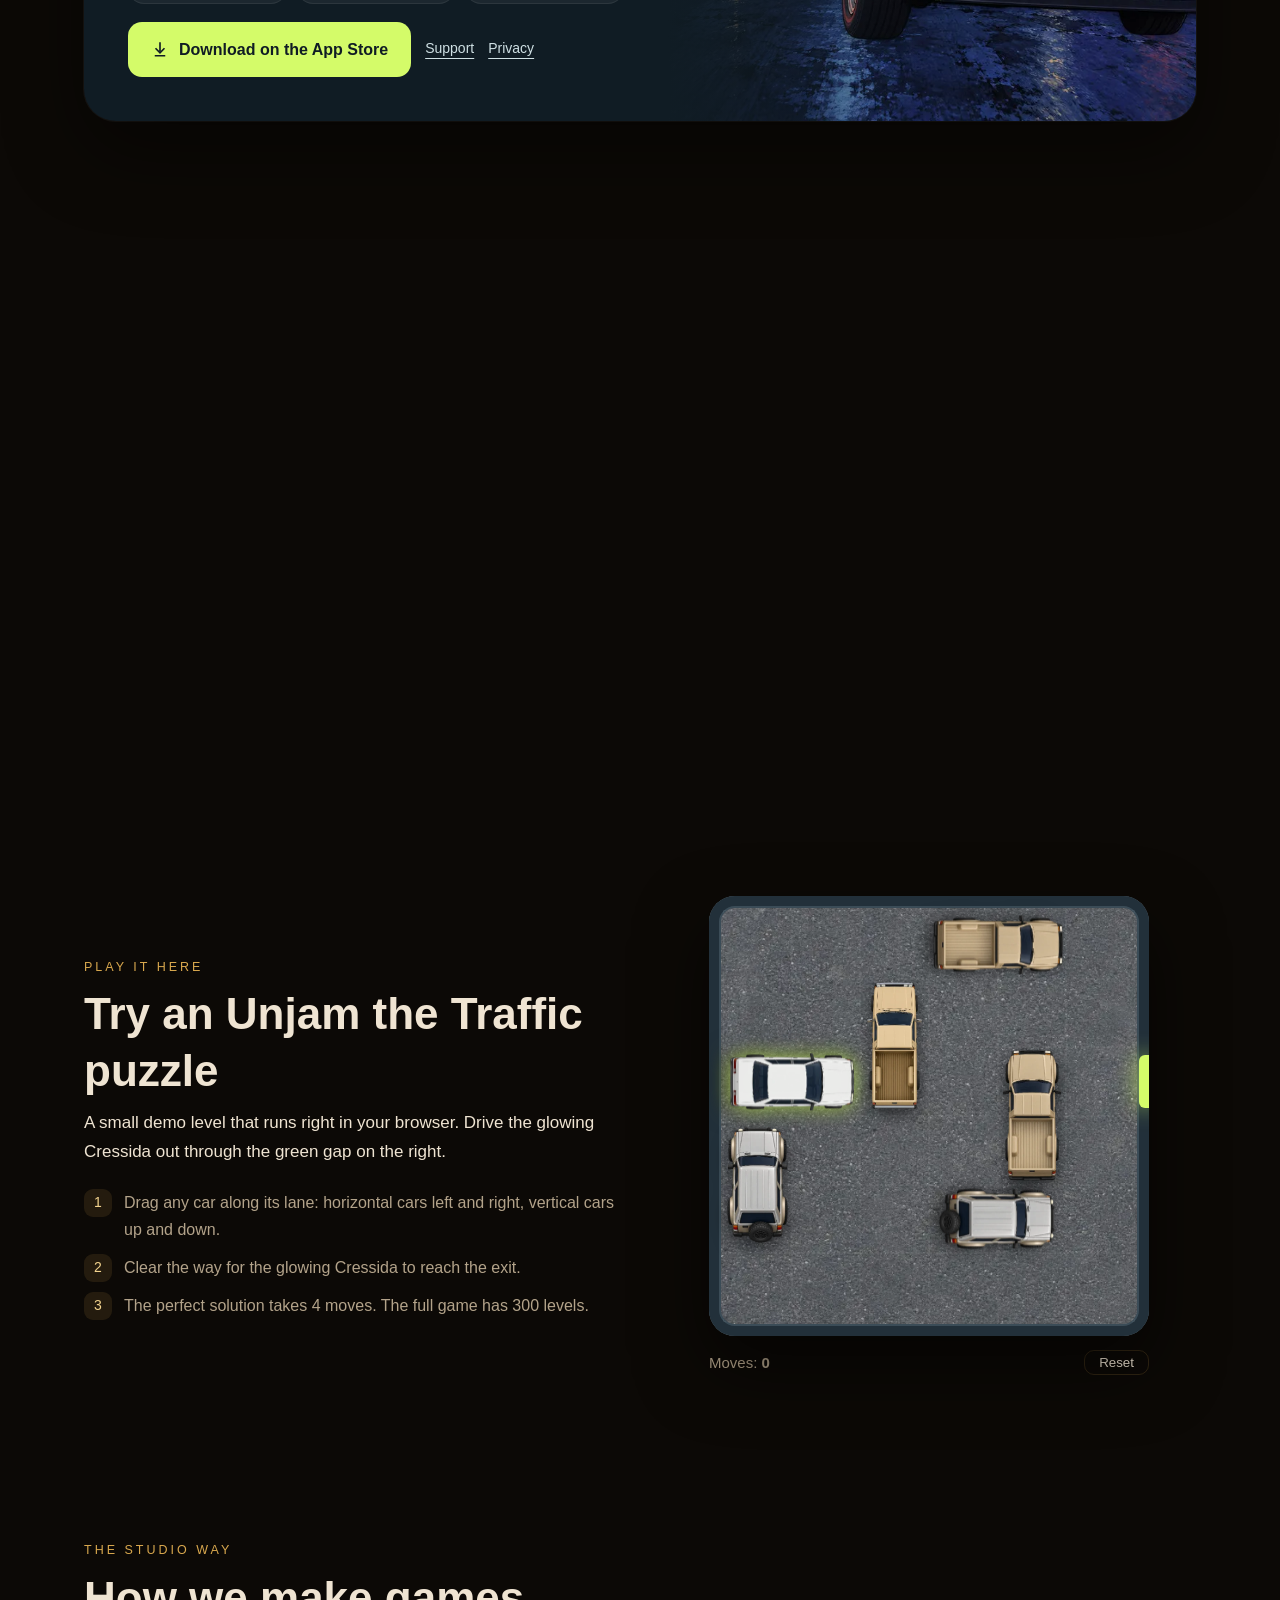
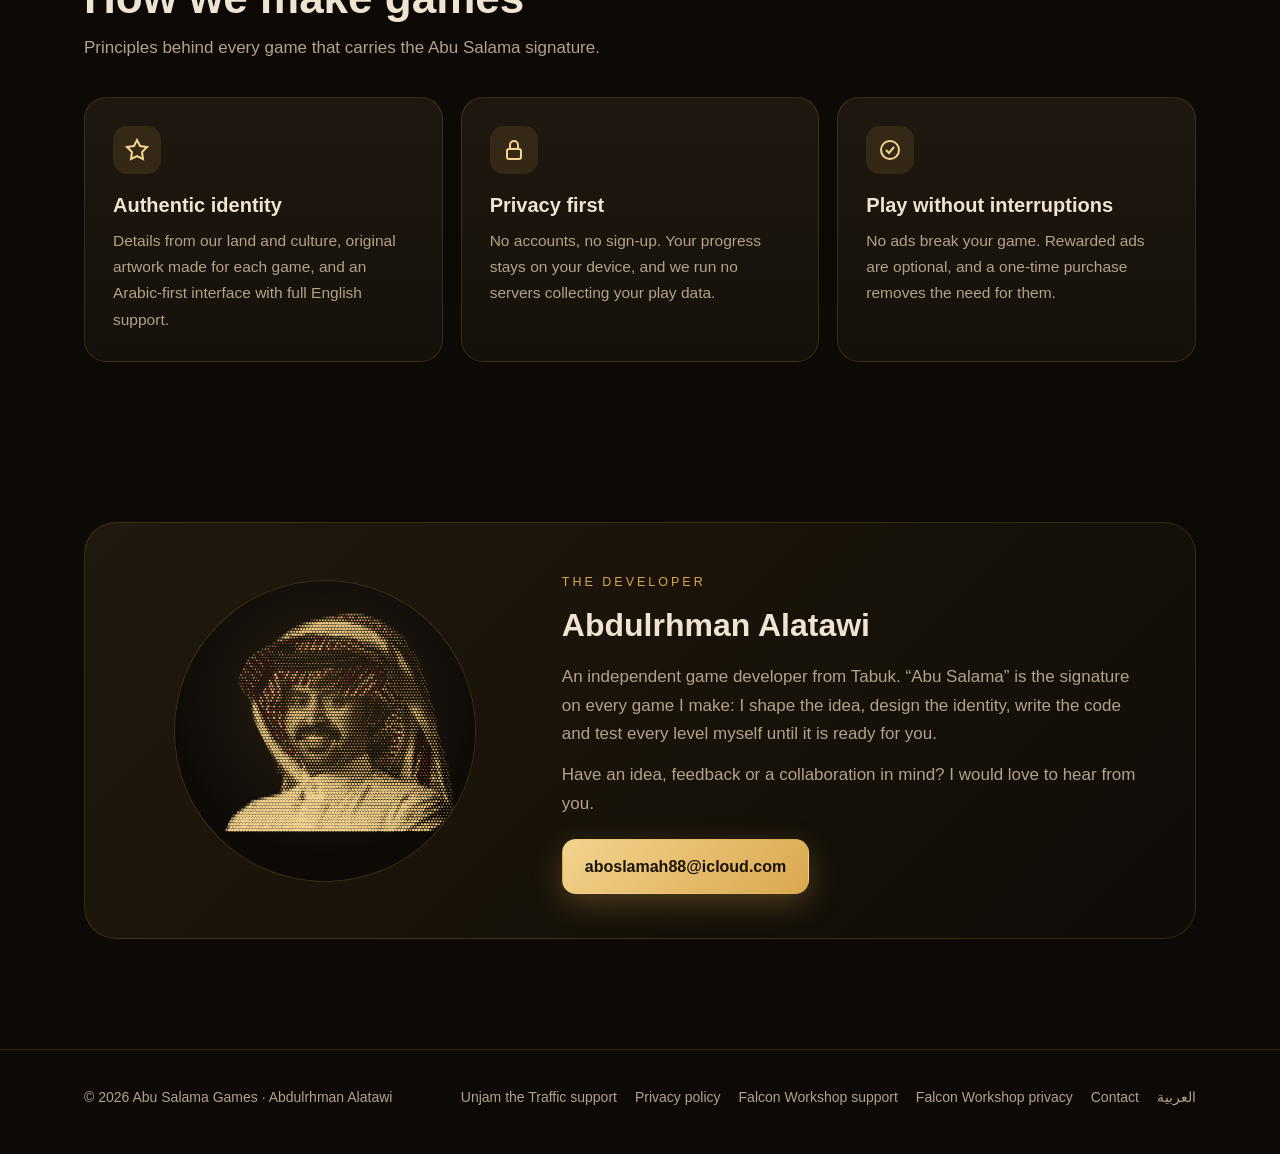
==== commit d7fe2e3e: "Add Falcon Workshop: help and privacy pages (AR/EN), home cards, sitemap Co-Authored-By: Claude Opus" ====
--- a/en/index.html
+++ b/en/index.html
@@ -95,6 +95,28 @@
     <div class="game-visual" style="background-image:url('../assets/fakk-zahma-poster.webp')" role="img" aria-label="A white classic Cressida on a rainy night street"></div>
    </article>
 
+   <article class="game reveal" aria-labelledby="fw-title">
+    <div class="game-info">
+     <div class="game-title">
+      <img src="../assets/falcon-workshop-icon.webp" width="80" height="80" alt="Falcon Workshop app icon">
+      <div><h3 id="fw-title">Falcon Workshop</h3><span>ورشة الصقر</span></div>
+     </div>
+     <div class="chips"><span class="chip">Puzzle</span><span class="chip">Jewellery crafting</span><span class="chip">iPhone &amp; iPad</span></div>
+     <p>A jeweller falcon welcomes the oasis’s customers to his shop. Fit gem pieces into the molds, split them with the cutter when you must, and forge every jewel with no waste to earn the Mastery Seal. Every customer brings a story.</p>
+     <div class="stats">
+      <div class="stat"><b>200</b><small>orders</small></div>
+      <div class="stat"><b>11</b><small>customers with stories</small></div>
+      <div class="stat"><b>EN</b><small>&amp; عربي</small></div>
+     </div>
+     <div class="links">
+      <span class="btn btn-acc" aria-disabled="true">Coming soon to the App Store</span>
+      <a class="small" href="../falcon-workshop/en.html">Help</a>
+      <a class="small" href="../falcon-workshop/privacy-en.html">Privacy</a>
+     </div>
+    </div>
+    <div class="game-visual" style="background-image:url('../assets/falcon-workshop-poster.webp')" role="img" aria-label="A falcon with a gold jeweller’s loupe holding a red ruby"></div>
+   </article>
+
    <div class="soon reveal"><i></i><span>New games are being polished in the workshop. Stay tuned.</span></div>
   </div>
  </section>
@@ -163,6 +185,8 @@
   <nav aria-label="Footer links">
    <a href="../fakk-zahma/en.html">Unjam the Traffic support</a>
    <a href="../fakk-zahma/privacy-en.html">Privacy policy</a>
+   <a href="../falcon-workshop/en.html">Falcon Workshop support</a>
+   <a href="../falcon-workshop/privacy-en.html">Falcon Workshop privacy</a>
    <a href="mailto:aboslamah88@icloud.com">Contact</a>
    <a href="../" lang="ar">العربية</a>
   </nav>
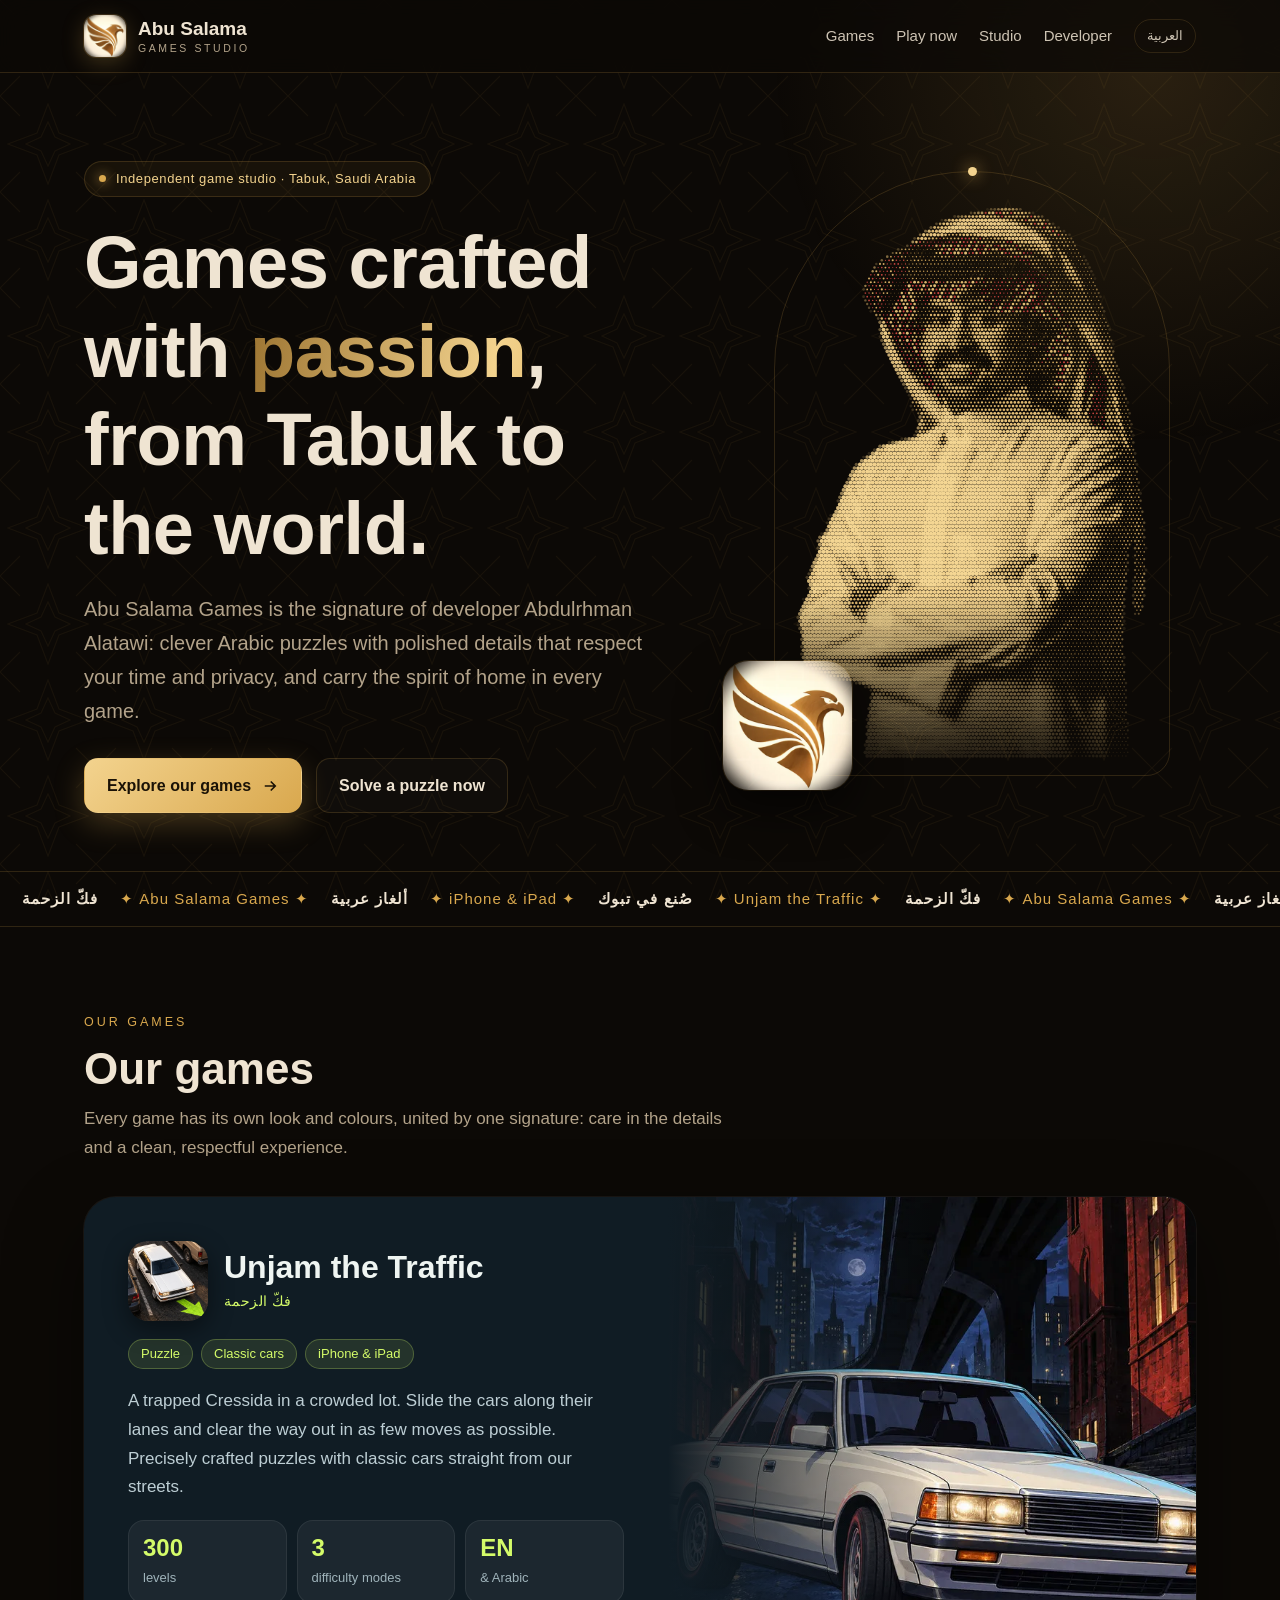
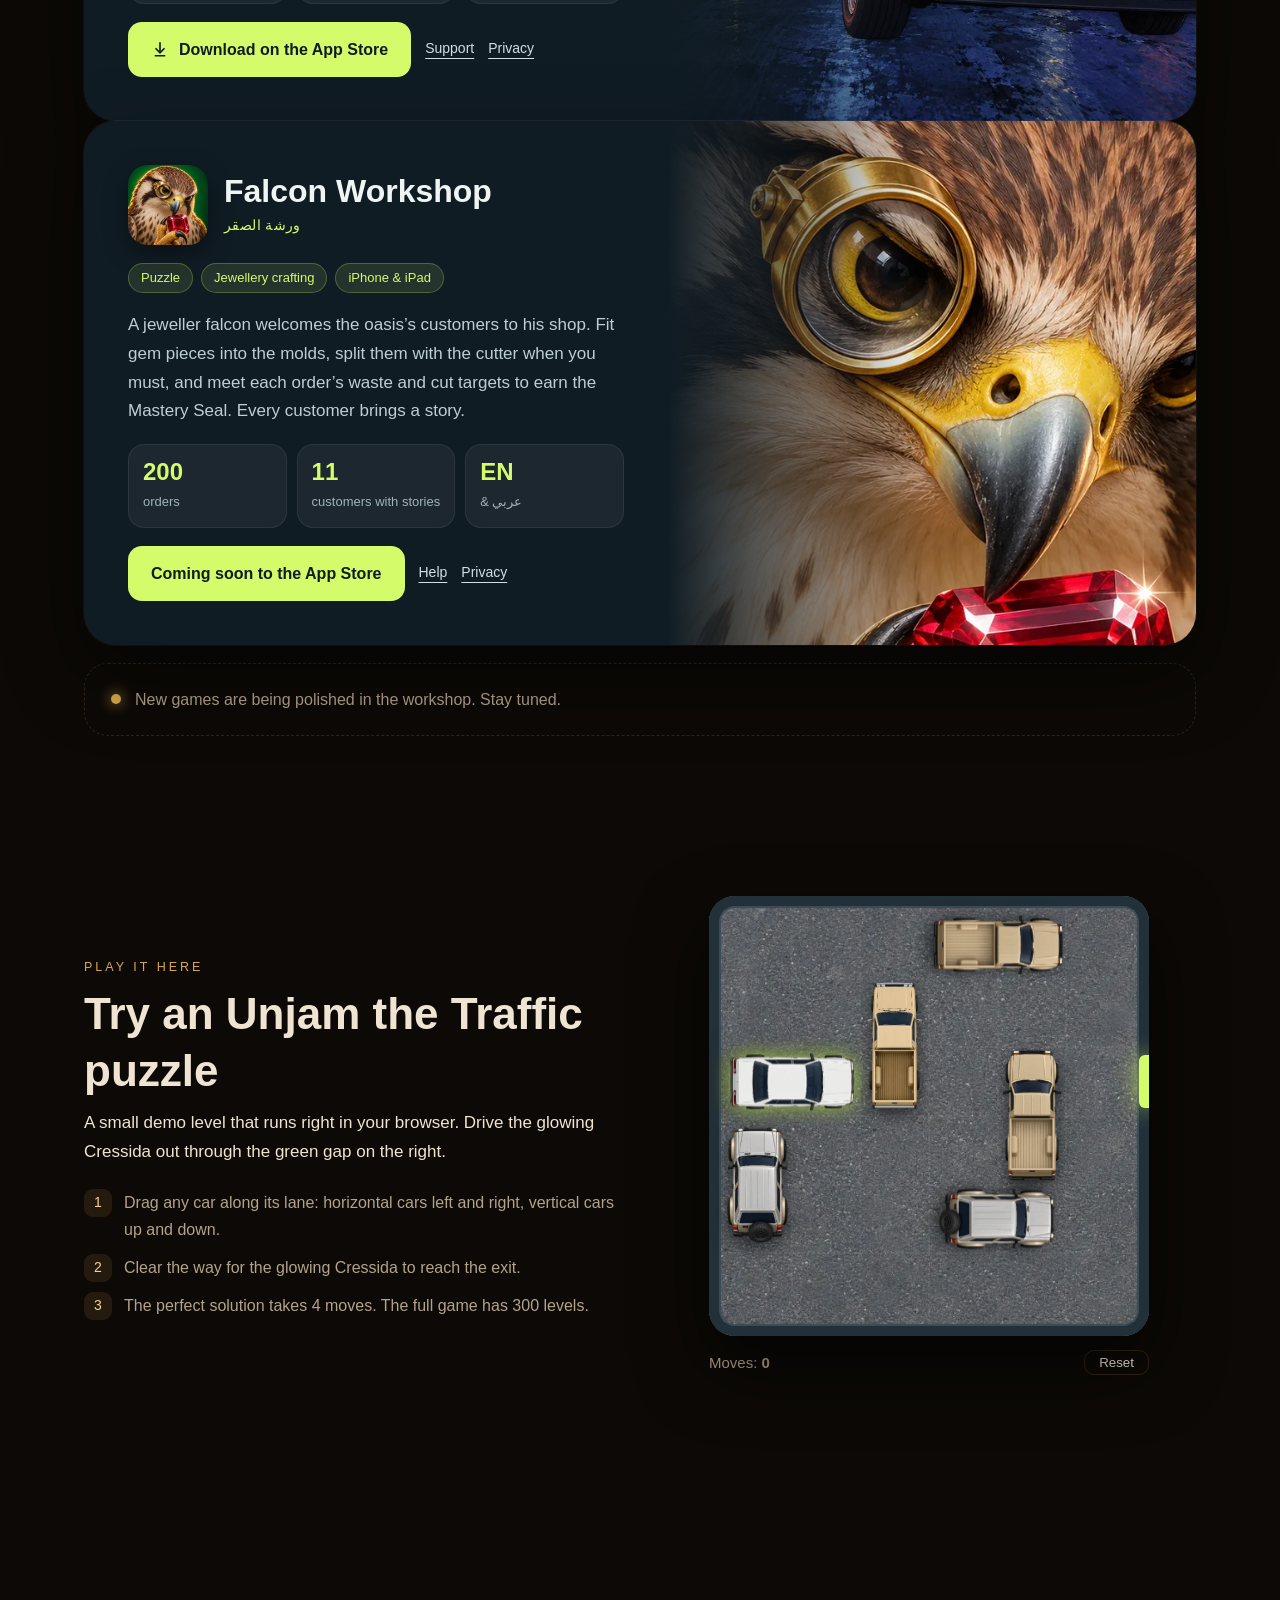
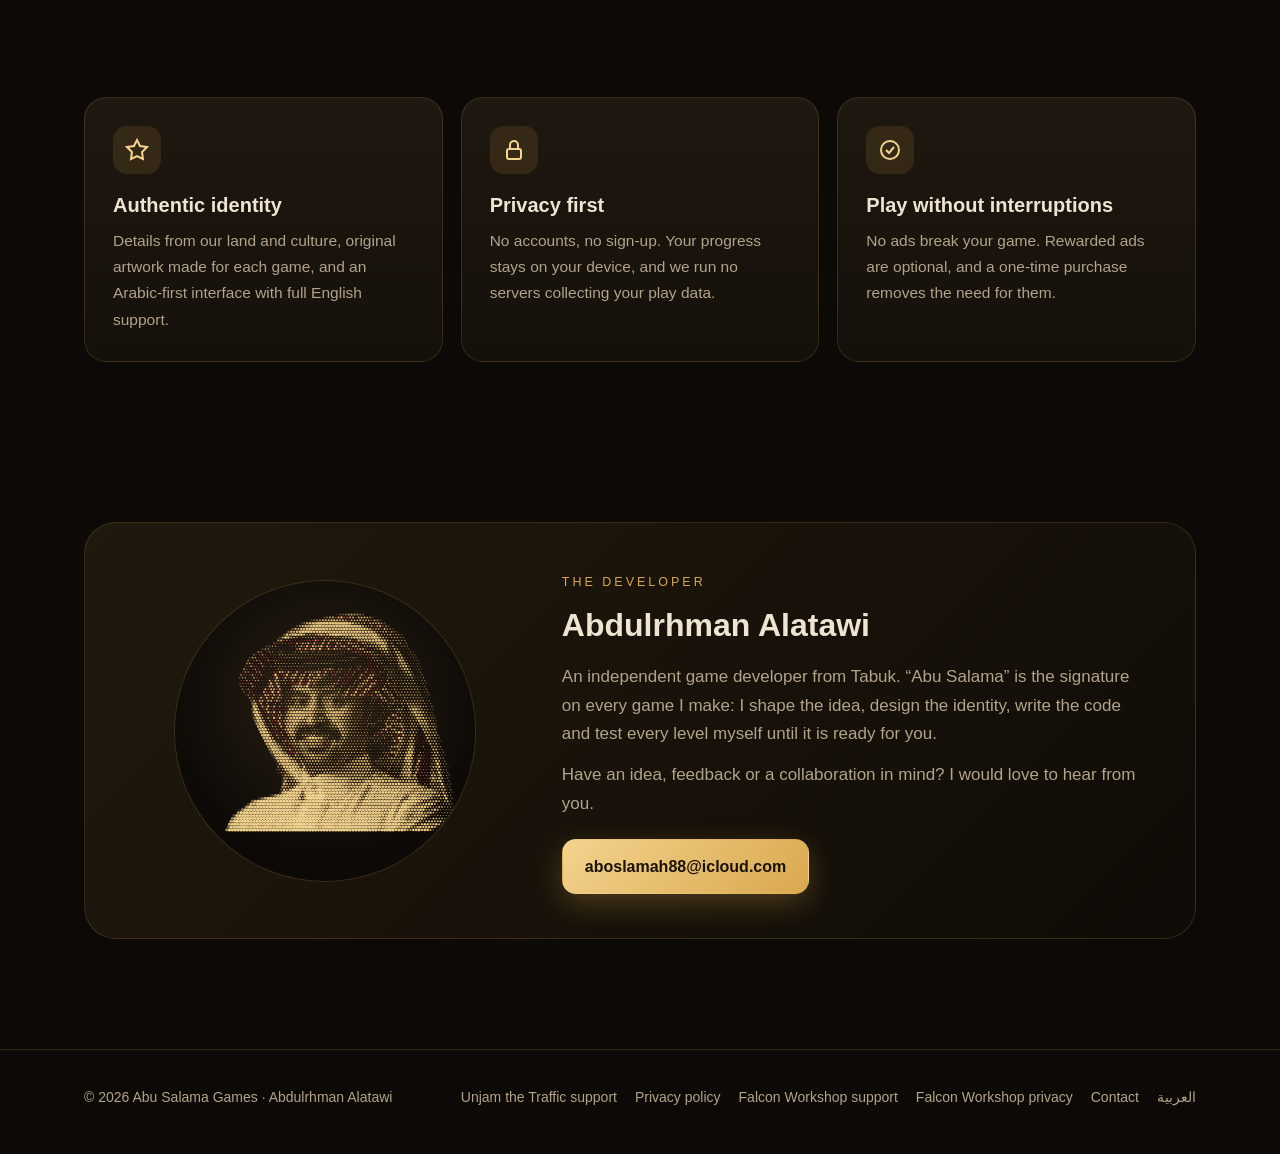
==== commit 505b4f14: "Align Falcon Workshop card with mastery targets" ====
--- a/en/index.html
+++ b/en/index.html
@@ -102,7 +102,7 @@
       <div><h3 id="fw-title">Falcon Workshop</h3><span>ورشة الصقر</span></div>
      </div>
      <div class="chips"><span class="chip">Puzzle</span><span class="chip">Jewellery crafting</span><span class="chip">iPhone &amp; iPad</span></div>
-     <p>A jeweller falcon welcomes the oasis’s customers to his shop. Fit gem pieces into the molds, split them with the cutter when you must, and forge every jewel with no waste to earn the Mastery Seal. Every customer brings a story.</p>
+     <p>A jeweller falcon welcomes the oasis’s customers to his shop. Fit gem pieces into the molds, split them with the cutter when you must, and meet each order’s waste and cut targets to earn the Mastery Seal. Every customer brings a story.</p>
      <div class="stats">
       <div class="stat"><b>200</b><small>orders</small></div>
       <div class="stat"><b>11</b><small>customers with stories</small></div>
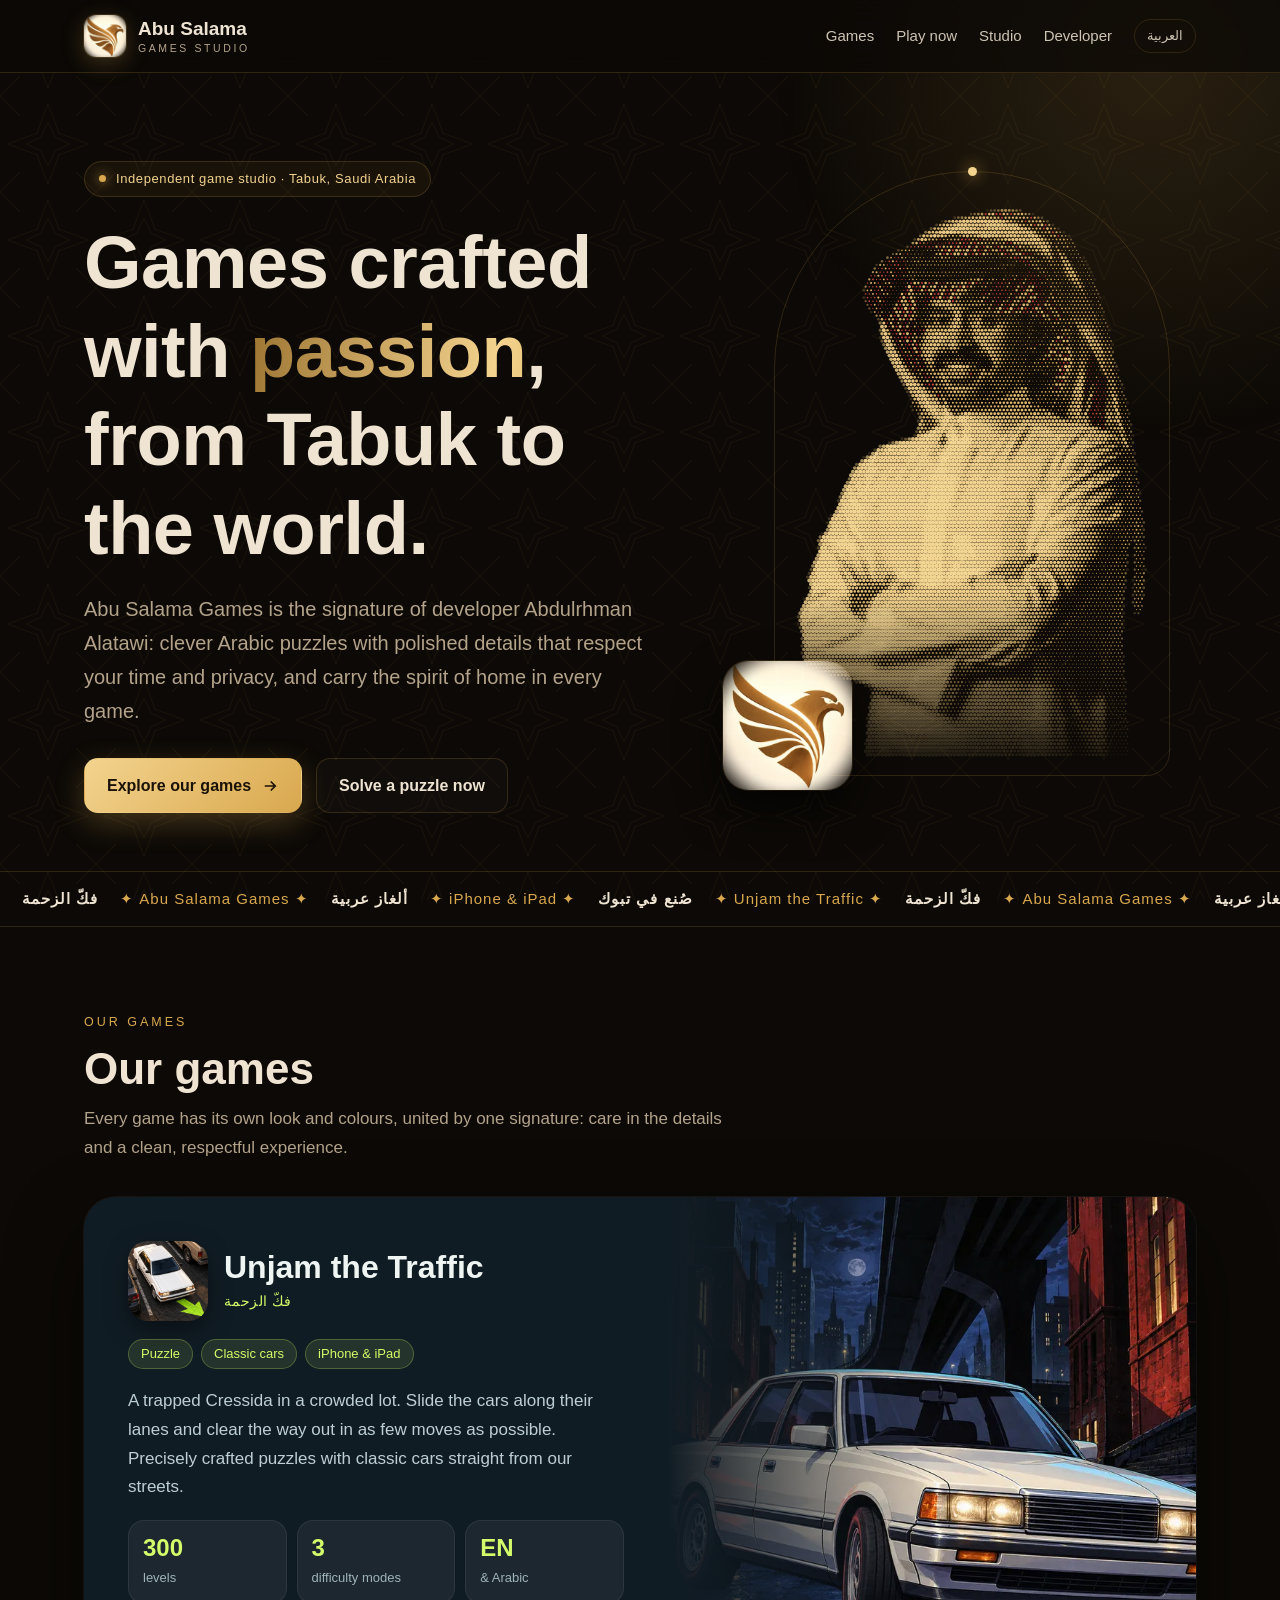
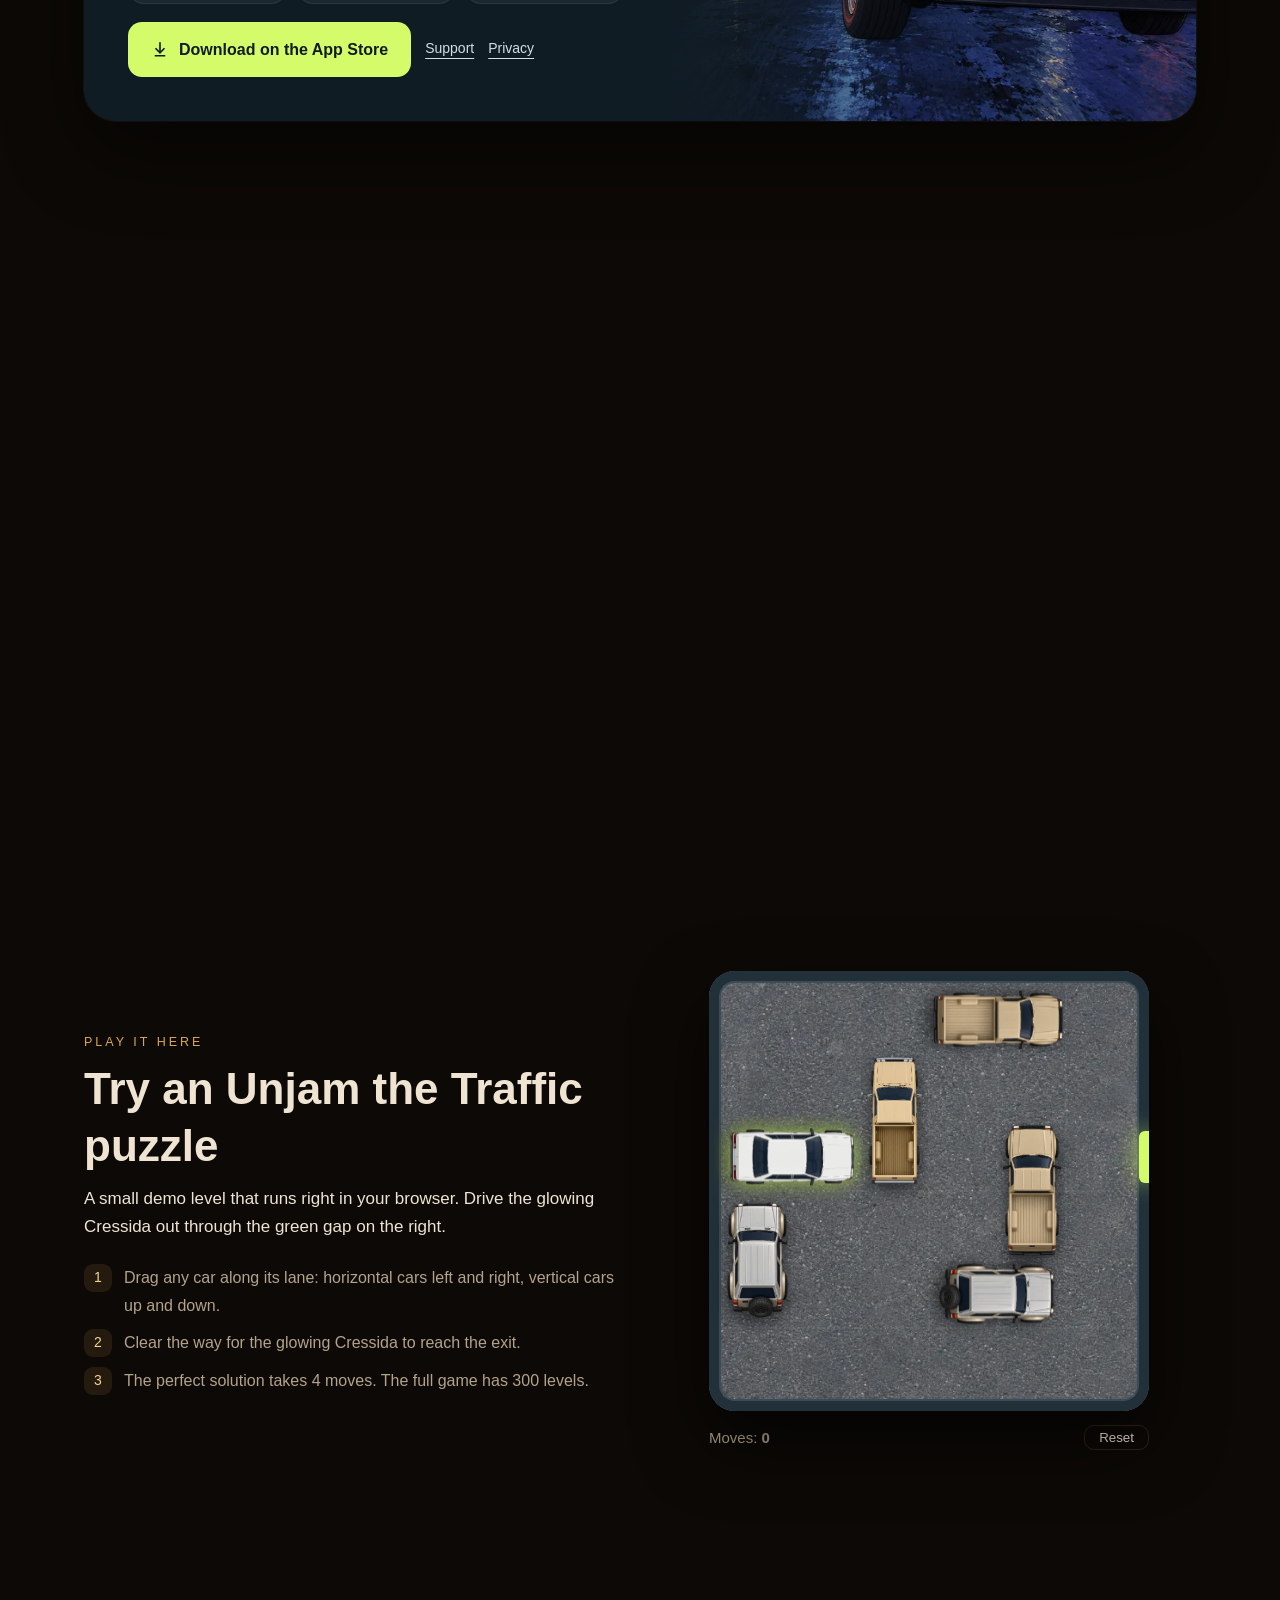
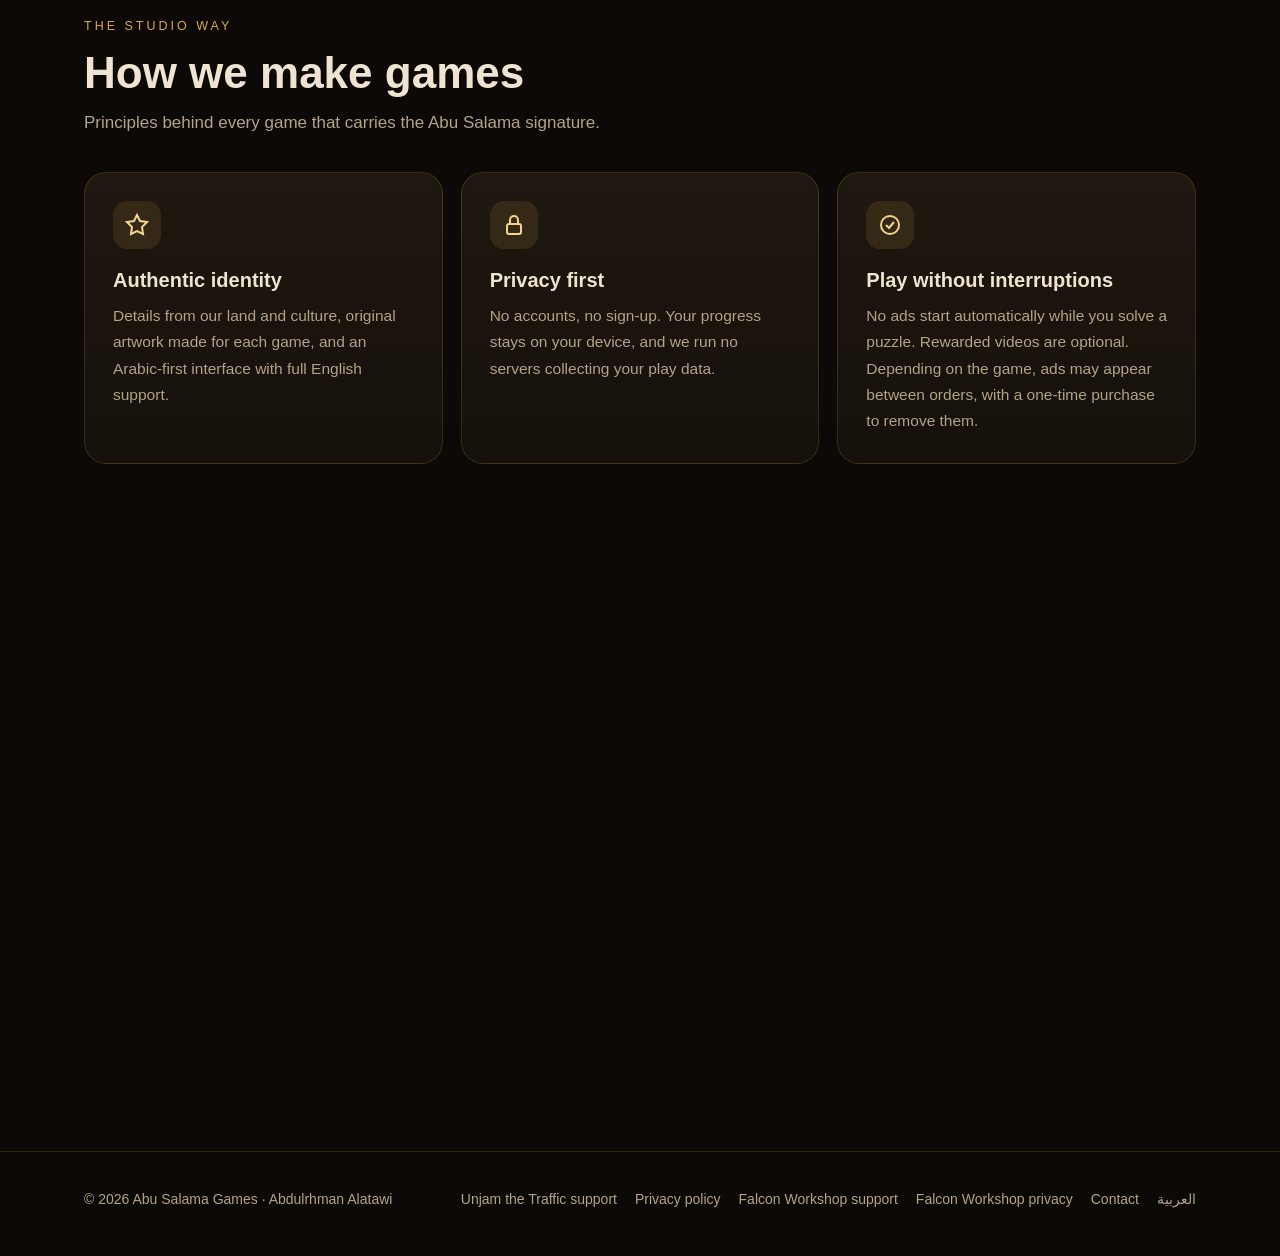
==== commit 5b1c1726: "Preserve developer portraits and refine game cards" ====
--- a/en/index.html
+++ b/en/index.html
@@ -17,8 +17,8 @@
 <meta property="og:description" content="An independent game studio from Tabuk. Play Unjam the Traffic on iPhone and iPad.">
 <meta property="og:image" content="https://aboslamah88-bit.github.io/assets/fakk-zahma-poster.jpg">
 <meta name="twitter:card" content="summary_large_image">
-<link rel="stylesheet" href="../assets/site.css?v=3">
-<script src="../assets/site.js?v=3" defer></script>
+<link rel="stylesheet" href="../assets/site.css?v=4">
+<script src="../assets/site.js?v=4" defer></script>
 <script type="application/ld+json">{"@context":"https://schema.org","@type":"Organization","name":"أبو سلامة للألعاب","alternateName":"Abu Salama Games","url":"https://aboslamah88-bit.github.io/","logo":"https://aboslamah88-bit.github.io/assets/abu-salama-falcon-180.png","founder":{"@type":"Person","name":"عبدالرحمن العطوي","alternateName":"Abdulrhman Alatawi"},"email":"aboslamah88@icloud.com"}</script>
 </head>
 <body>
@@ -56,7 +56,7 @@
    </div>
    <div class="art reveal" aria-hidden="true">
     <div class="frame"></div>
-    <canvas class="dots" data-dots="../assets/portrait-dots.txt"></canvas>
+    <img class="dots" src="../assets/portrait-dots.svg" width="1045" height="1660" alt="">
     <img class="seal" src="../assets/abu-salama-falcon.webp" width="360" height="360" alt="">
    </div>
   </div>
@@ -105,7 +105,7 @@
      <p>A jeweller falcon welcomes the oasis’s customers to his shop. Fit gem pieces into the molds, split them with the cutter when you must, and meet each order’s waste and cut targets to earn the Mastery Seal. Every customer brings a story.</p>
      <div class="stats">
       <div class="stat"><b>200</b><small>orders</small></div>
-      <div class="stat"><b>11</b><small>customers with stories</small></div>
+      <div class="stat"><b>11</b><small>illustrated customer designs</small></div>
       <div class="stat"><b>EN</b><small>&amp; عربي</small></div>
      </div>
      <div class="links">
@@ -158,7 +158,7 @@
    <div class="cards">
     <div class="card reveal"><div class="ico"><svg viewBox="0 0 24 24" fill="none" stroke="currentColor" stroke-width="2" aria-hidden="true"><path d="M12 2l3 6 7 1-5 5 1 7-6-3-6 3 1-7-5-5 7-1z"/></svg></div><h3>Authentic identity</h3><p>Details from our land and culture, original artwork made for each game, and an Arabic-first interface with full English support.</p></div>
     <div class="card reveal"><div class="ico"><svg viewBox="0 0 24 24" fill="none" stroke="currentColor" stroke-width="2" aria-hidden="true"><rect x="5" y="11" width="14" height="10" rx="2"/><path d="M8 11V7a4 4 0 018 0v4"/></svg></div><h3>Privacy first</h3><p>No accounts, no sign-up. Your progress stays on your device, and we run no servers collecting your play data.</p></div>
-    <div class="card reveal"><div class="ico"><svg viewBox="0 0 24 24" fill="none" stroke="currentColor" stroke-width="2" aria-hidden="true"><circle cx="12" cy="12" r="9"/><path d="M8 12l3 3 5-6"/></svg></div><h3>Play without interruptions</h3><p>No ads break your game. Rewarded ads are optional, and a one-time purchase removes the need for them.</p></div>
+    <div class="card reveal"><div class="ico"><svg viewBox="0 0 24 24" fill="none" stroke="currentColor" stroke-width="2" aria-hidden="true"><circle cx="12" cy="12" r="9"/><path d="M8 12l3 3 5-6"/></svg></div><h3>Play without interruptions</h3><p>No ads start automatically while you solve a puzzle. Rewarded videos are optional. Depending on the game, ads may appear between orders, with a one-time purchase to remove them.</p></div>
    </div>
   </div>
  </section>
@@ -166,7 +166,7 @@
  <section id="about">
   <div class="wrap">
    <div class="about reveal">
-    <div class="mini-art" aria-hidden="true"><canvas data-dots="../assets/portrait-dots.txt" data-crop="head"></canvas></div>
+    <div class="mini-art" aria-hidden="true"><img src="../assets/portrait-head.svg" width="1045" height="1045" alt=""></div>
     <div>
      <span class="kicker">The Developer</span>
      <h2>Abdulrhman Alatawi</h2>
--- a/assets/site.css
+++ b/assets/site.css
@@ -78,6 +78,7 @@
 
 /* Game card — each game keeps its own palette inside the studio frame */
 .game{--g-bg:#101c24;--g-acc:#d4fb69;--g-txt:#eff5f2;position:relative;display:grid;grid-template-columns:1.05fr .95fr;border-radius:32px;overflow:hidden;background:var(--g-bg);color:var(--g-txt);box-shadow:0 30px 80px rgba(0,0,0,.45),0 0 0 1px rgba(255,255,255,.06)}
+#games .game + .game{margin-block-start:clamp(28px,4vw,48px)}
 .game-info{padding:44px;display:flex;flex-direction:column;gap:18px;position:relative;z-index:1}
 .game-title{display:flex;align-items:center;gap:16px}
 .game-title img{width:80px;height:80px;border-radius:20px;box-shadow:0 8px 24px rgba(0,0,0,.45)}
@@ -137,7 +138,7 @@
 /* About */
 .about{display:grid;grid-template-columns:.8fr 1.2fr;gap:40px;align-items:center;background:linear-gradient(135deg,rgba(217,168,78,.10),rgba(217,168,78,.02));border:1px solid var(--line);border-radius:32px;padding:44px;overflow:hidden}
 .about .mini-art{position:relative;aspect-ratio:1;max-width:300px;justify-self:center;width:100%;border-radius:50%;background:radial-gradient(circle at 50% 40%,#2a2014,#0c0906 70%);overflow:hidden;box-shadow:0 0 0 1px var(--line)}
-.about .mini-art canvas{position:absolute;inset:0;width:100%;height:100%}
+.about .mini-art img{position:absolute;inset:0;width:100%;height:100%;object-fit:contain}
 .about h2{margin:4px 0 10px;font-size:32px}
 .about p{margin:0 0 12px;color:var(--muted);font-size:17px}
 .about .mail{display:inline-flex;margin-top:8px}
@@ -171,5 +172,5 @@
 img{height:auto}
 .art .seal{aspect-ratio:1;object-fit:contain}
 /* Keep the halftone portrait inside its arched frame */
-.art .dots{top:4%;right:0;bottom:auto;left:8%;width:92%;height:88%;border-radius:220px 220px 26px 26px;overflow:hidden}
+.art .dots{top:4%;right:0;bottom:auto;left:8%;width:92%;height:88%;border-radius:220px 220px 26px 26px;overflow:hidden;object-fit:contain;object-position:center bottom}
 html[dir=ltr] .art .dots{left:8%;right:auto}
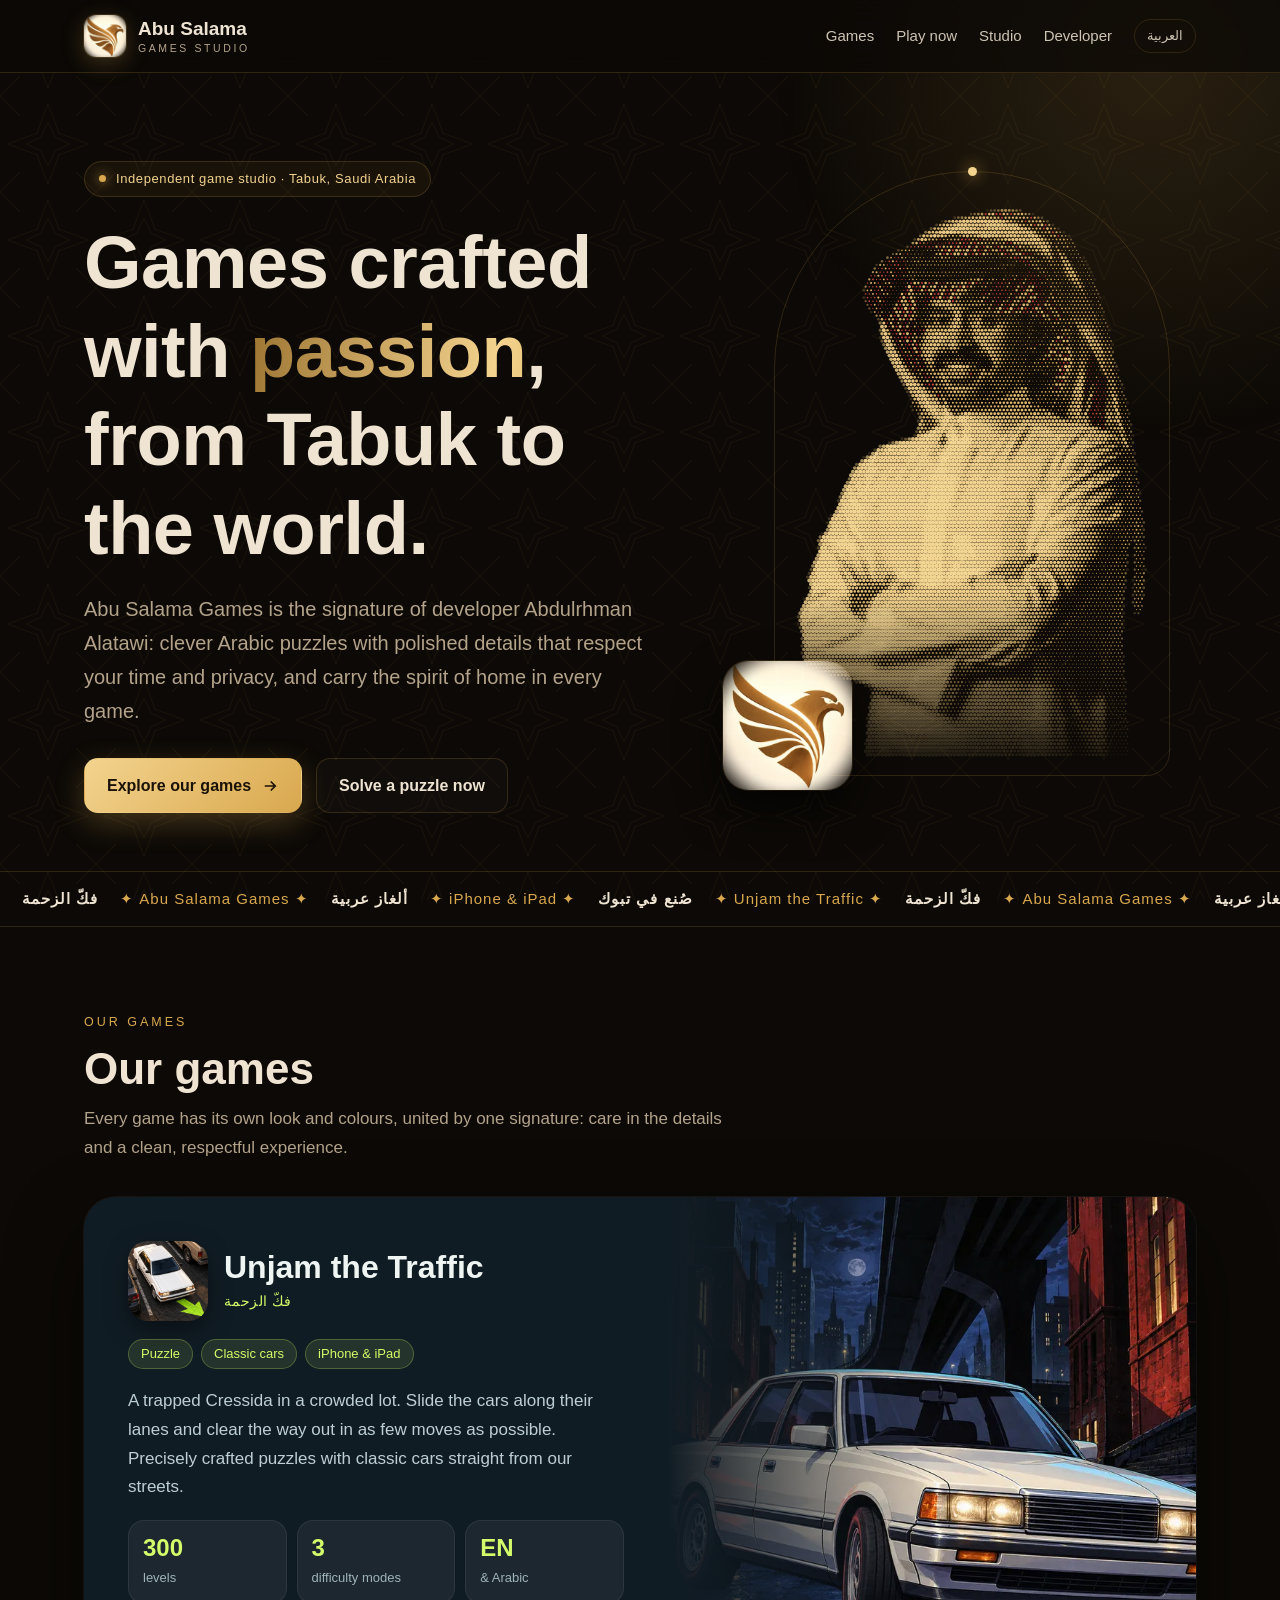
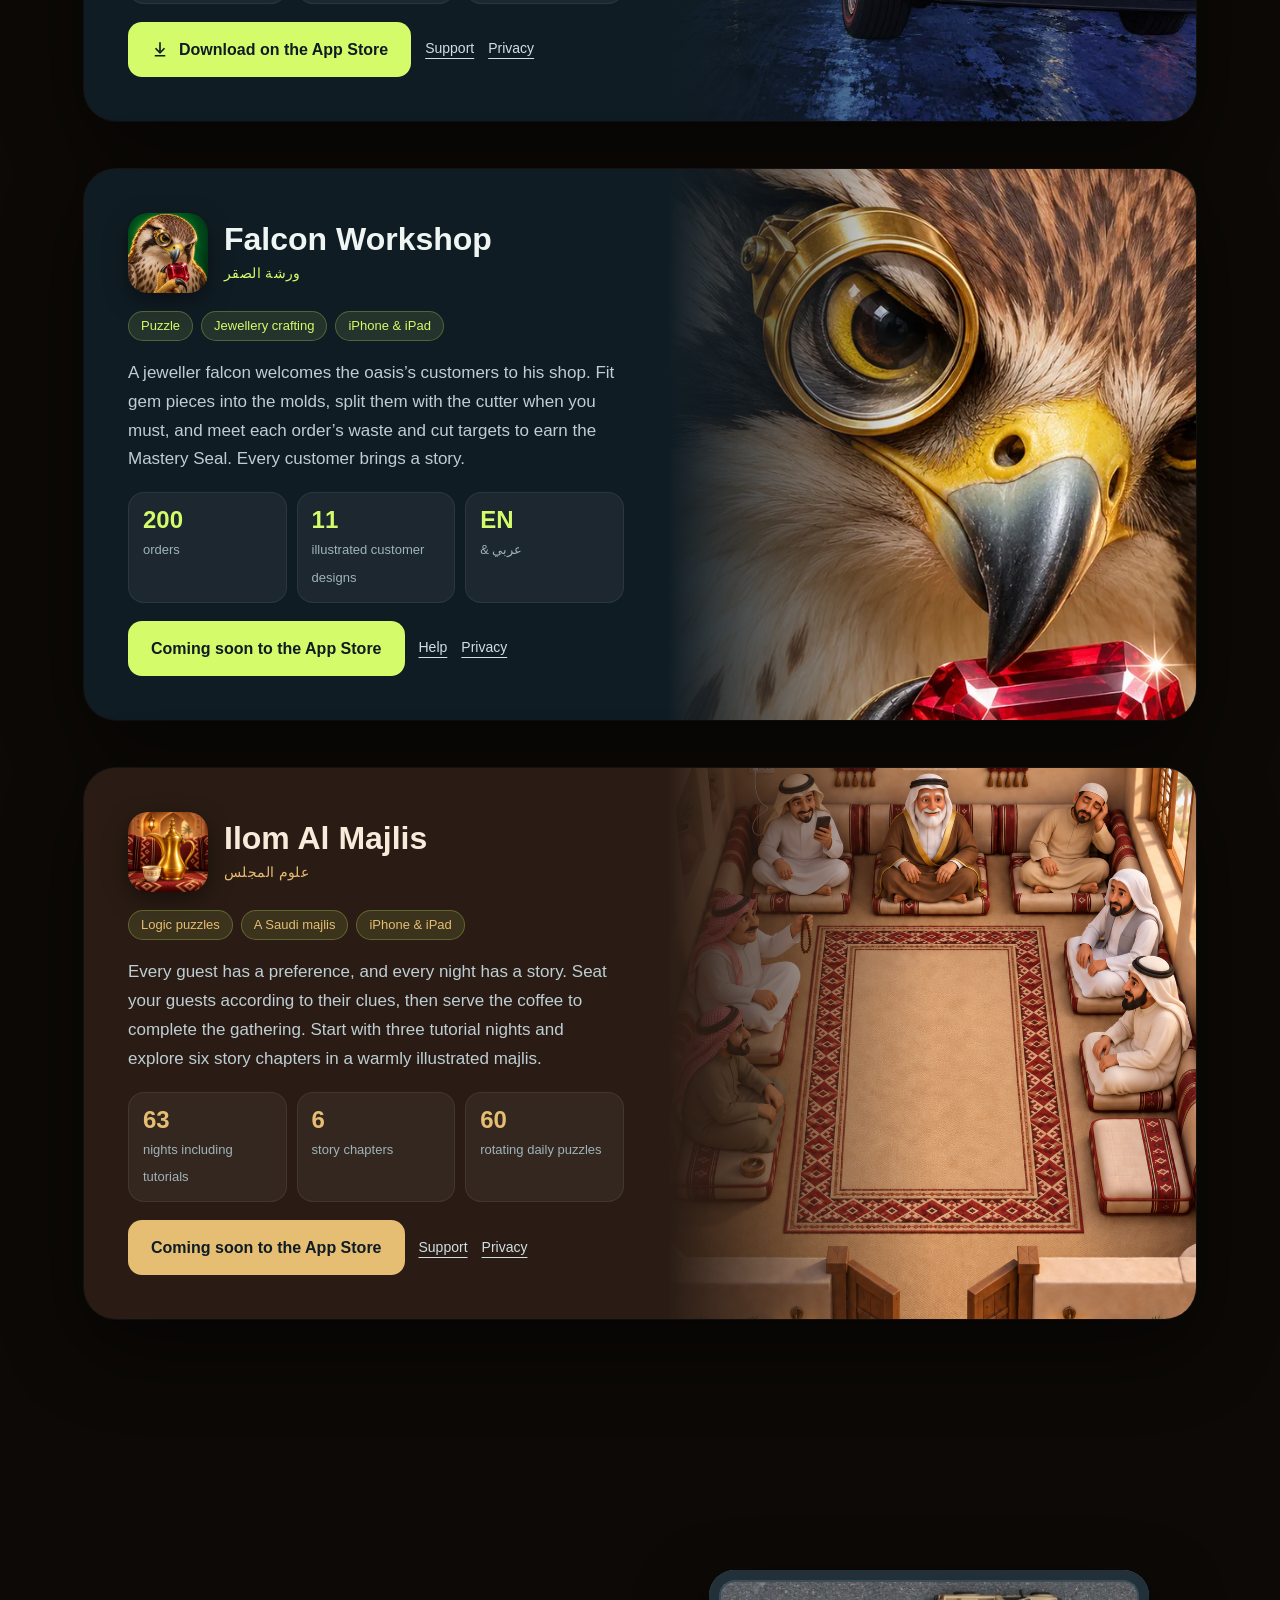
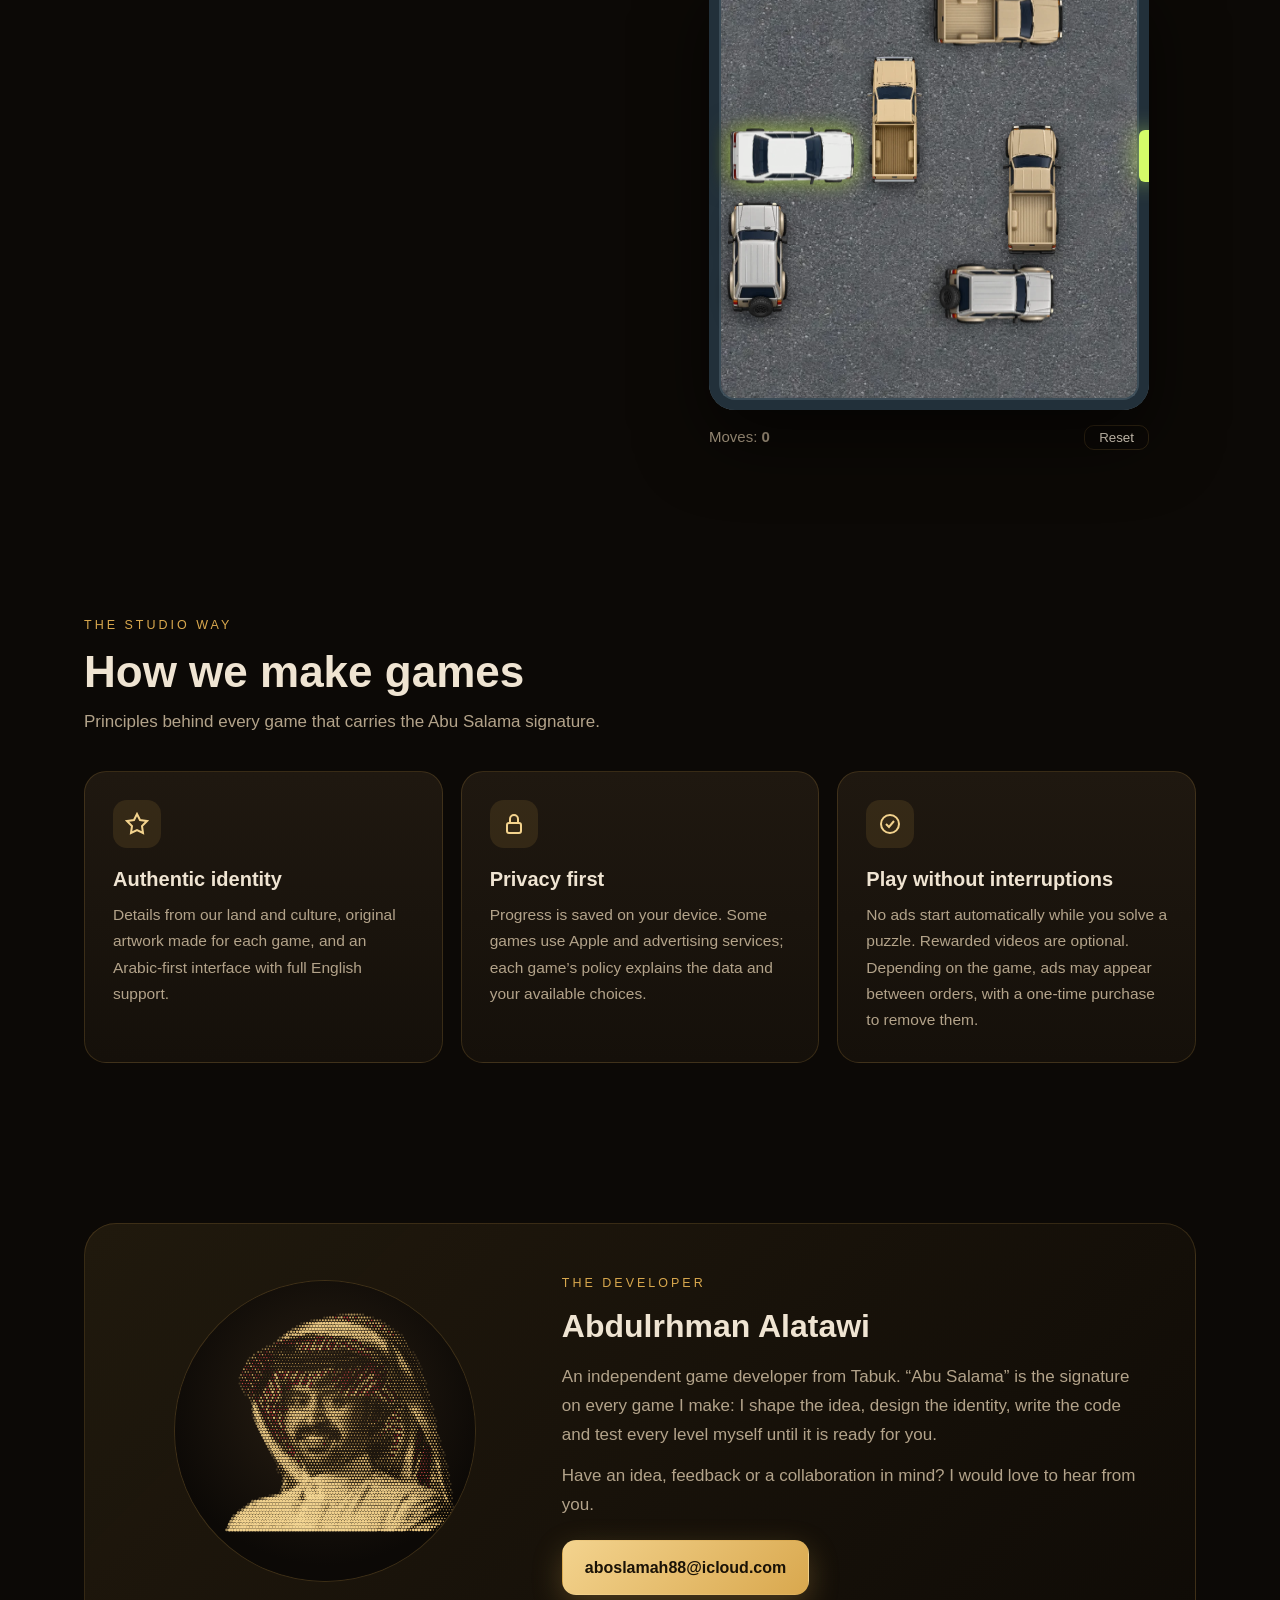
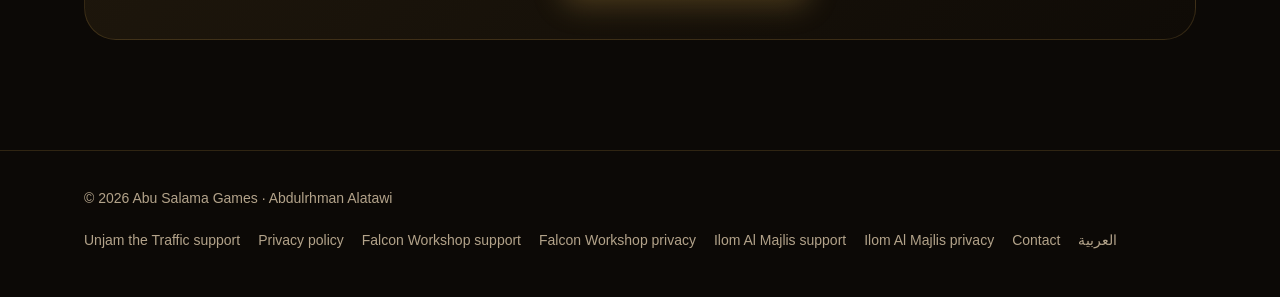
==== commit 4f812ab4: "Add Majlis support and bilingual privacy pages" ====
--- a/en/index.html
+++ b/en/index.html
@@ -117,6 +117,28 @@
     <div class="game-visual" style="background-image:url('../assets/falcon-workshop-poster.webp')" role="img" aria-label="A falcon with a gold jeweller’s loupe holding a red ruby"></div>
    </article>
 
+   <article class="game reveal" aria-labelledby="majlis-title" style="--g-bg:#2a1c14;--g-acc:#e5bd73;--g-txt:#f7ecdc">
+    <div class="game-info">
+     <div class="game-title">
+      <img src="../assets/ilom-almajlis-icon.png" width="80" height="80" loading="lazy" alt="Ilom Al Majlis app icon">
+      <div><h3 id="majlis-title">Ilom Al Majlis</h3><span lang="ar" dir="rtl">علوم المجلس</span></div>
+     </div>
+     <div class="chips"><span class="chip">Logic puzzles</span><span class="chip">A Saudi majlis</span><span class="chip">iPhone &amp; iPad</span></div>
+     <p>Every guest has a preference, and every night has a story. Seat your guests according to their clues, then serve the coffee to complete the gathering. Start with three tutorial nights and explore six story chapters in a warmly illustrated majlis.</p>
+     <div class="stats">
+      <div class="stat"><b>63</b><small>nights including tutorials</small></div>
+      <div class="stat"><b>6</b><small>story chapters</small></div>
+      <div class="stat"><b>60</b><small>rotating daily puzzles</small></div>
+     </div>
+     <div class="links">
+      <span class="btn btn-acc" aria-disabled="true">Coming soon to the App Store</span>
+      <a class="small" href="../ilom-almajlis/#support-en">Support</a>
+      <a class="small" href="../ilom-almajlis/privacy-en.html">Privacy</a>
+     </div>
+    </div>
+    <div class="game-visual" style="background-image:url('../assets/ilom-almajlis-poster.png');background-position:center 30%" role="img" aria-label="Guests in a warmly illustrated Saudi majlis with a central rug and Sadu textiles"></div>
+   </article>
+
    <div class="soon reveal"><i></i><span>New games are being polished in the workshop. Stay tuned.</span></div>
   </div>
  </section>
@@ -157,7 +179,7 @@
    </div>
    <div class="cards">
     <div class="card reveal"><div class="ico"><svg viewBox="0 0 24 24" fill="none" stroke="currentColor" stroke-width="2" aria-hidden="true"><path d="M12 2l3 6 7 1-5 5 1 7-6-3-6 3 1-7-5-5 7-1z"/></svg></div><h3>Authentic identity</h3><p>Details from our land and culture, original artwork made for each game, and an Arabic-first interface with full English support.</p></div>
-    <div class="card reveal"><div class="ico"><svg viewBox="0 0 24 24" fill="none" stroke="currentColor" stroke-width="2" aria-hidden="true"><rect x="5" y="11" width="14" height="10" rx="2"/><path d="M8 11V7a4 4 0 018 0v4"/></svg></div><h3>Privacy first</h3><p>No accounts, no sign-up. Your progress stays on your device, and we run no servers collecting your play data.</p></div>
+    <div class="card reveal"><div class="ico"><svg viewBox="0 0 24 24" fill="none" stroke="currentColor" stroke-width="2" aria-hidden="true"><rect x="5" y="11" width="14" height="10" rx="2"/><path d="M8 11V7a4 4 0 018 0v4"/></svg></div><h3>Privacy first</h3><p>Progress is saved on your device. Some games use Apple and advertising services; each game’s policy explains the data and your available choices.</p></div>
     <div class="card reveal"><div class="ico"><svg viewBox="0 0 24 24" fill="none" stroke="currentColor" stroke-width="2" aria-hidden="true"><circle cx="12" cy="12" r="9"/><path d="M8 12l3 3 5-6"/></svg></div><h3>Play without interruptions</h3><p>No ads start automatically while you solve a puzzle. Rewarded videos are optional. Depending on the game, ads may appear between orders, with a one-time purchase to remove them.</p></div>
    </div>
   </div>
@@ -187,6 +209,8 @@
    <a href="../fakk-zahma/privacy-en.html">Privacy policy</a>
    <a href="../falcon-workshop/en.html">Falcon Workshop support</a>
    <a href="../falcon-workshop/privacy-en.html">Falcon Workshop privacy</a>
+   <a href="../ilom-almajlis/#support-en">Ilom Al Majlis support</a>
+   <a href="../ilom-almajlis/privacy-en.html">Ilom Al Majlis privacy</a>
    <a href="mailto:aboslamah88@icloud.com">Contact</a>
    <a href="../" lang="ar">العربية</a>
   </nav>
